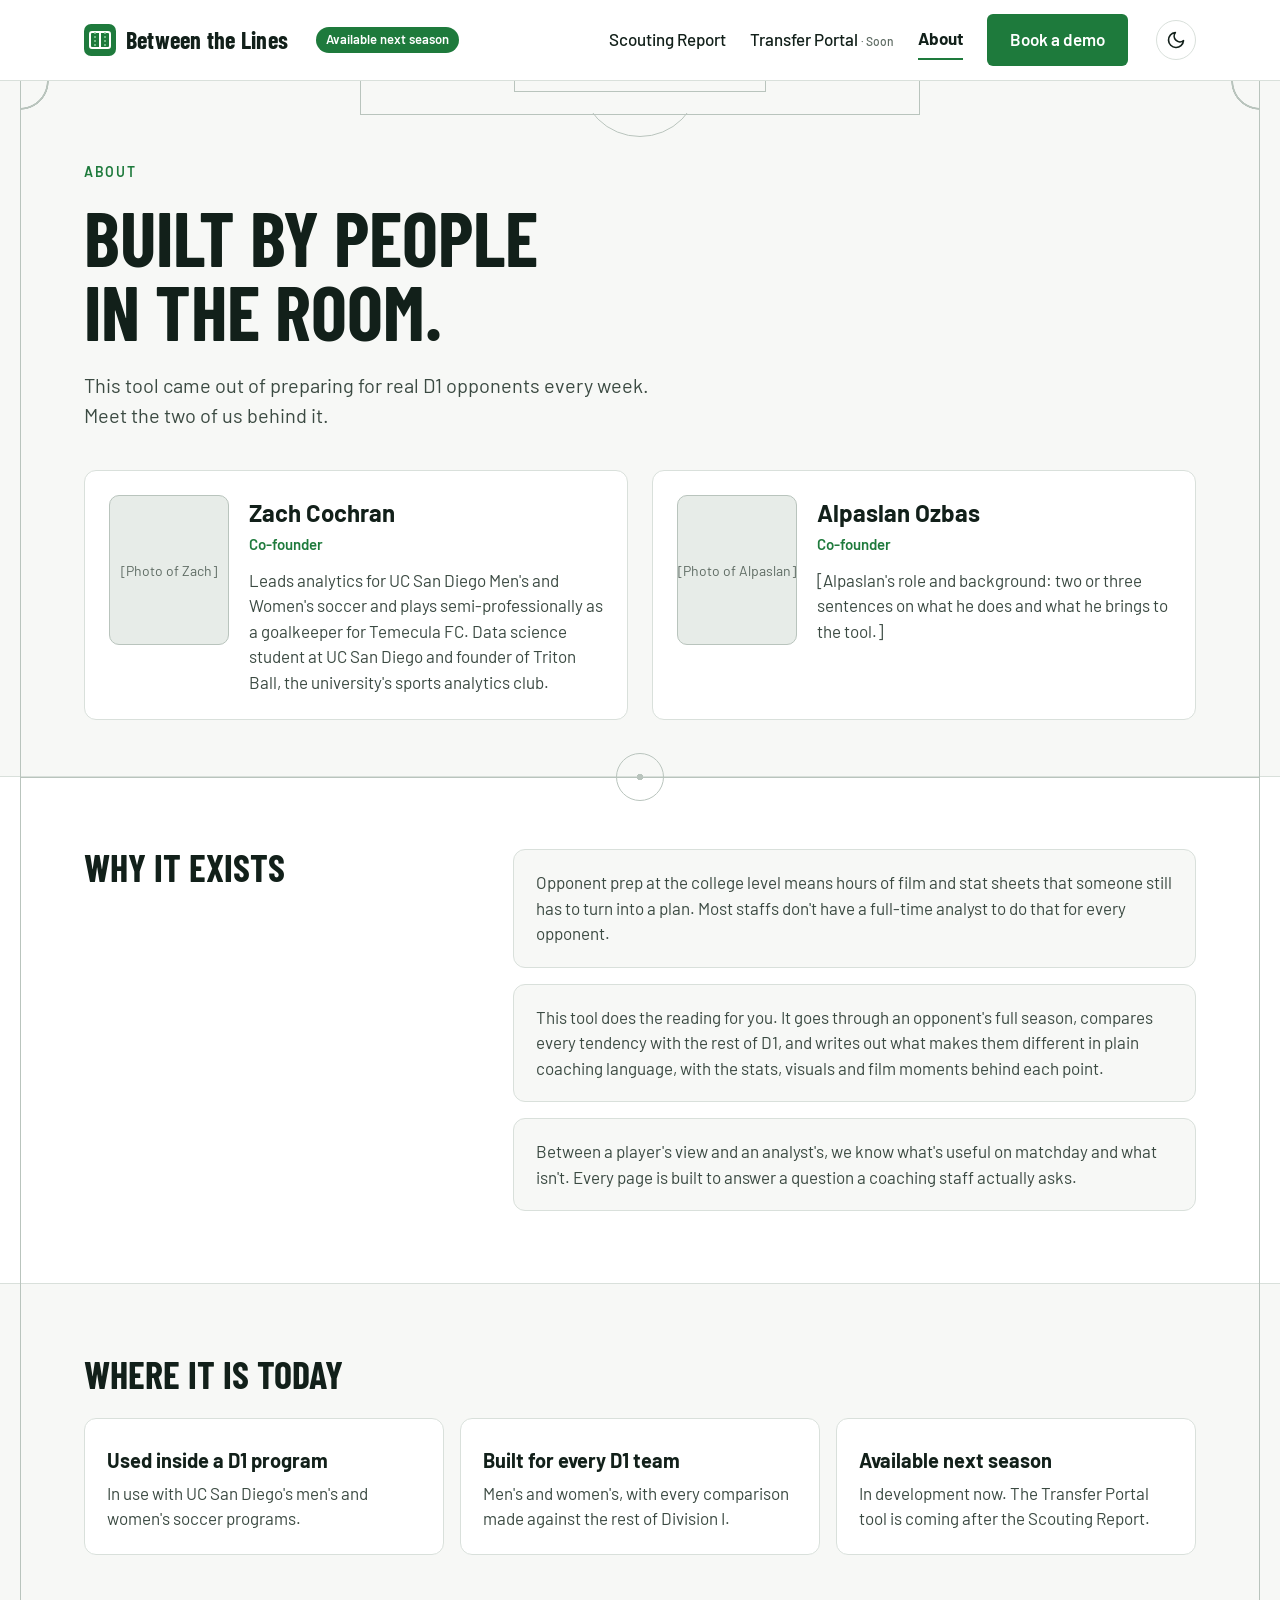
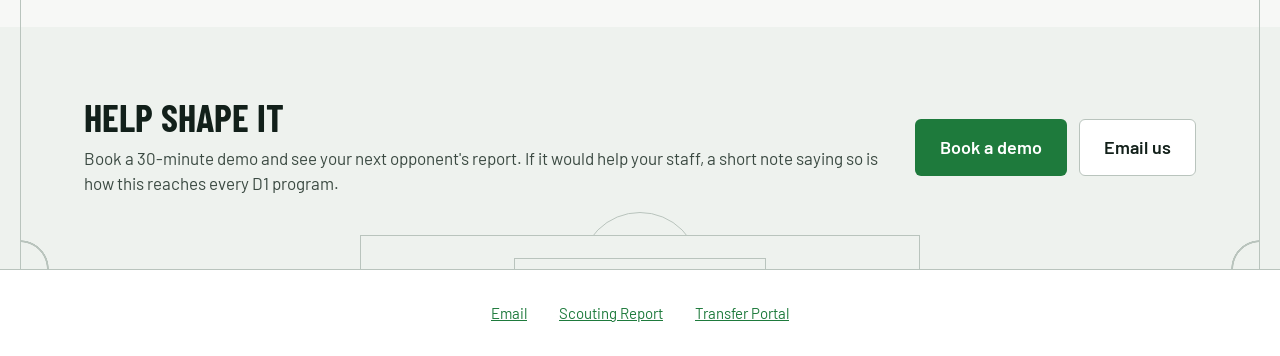
==== about.html @ 1d4f5395 "update about" ====
<!doctype html>
<html lang="en">
<head>
<meta charset="utf-8">
<meta name="viewport" content="width=device-width, initial-scale=1">
<title>About · Between the Lines</title>
<meta name="description" content="Built by people in the room: the team behind Between the Lines, opponent scouting for D1 soccer.">
<link rel="icon" href="assets/favicon.svg" type="image/svg+xml">
<link rel="preconnect" href="https://fonts.googleapis.com">
<link rel="preconnect" href="https://fonts.gstatic.com" crossorigin>
<link href="https://fonts.googleapis.com/css2?family=Barlow+Condensed:wght@600;700&family=Barlow:wght@400;500;600;700&display=swap" rel="stylesheet">
<script>
  // Pick the theme before the page draws: light, unless the visitor chose dark with the toggle.
  (function () {
    var saved = null;
    try { saved = localStorage.getItem("theme"); } catch (e) {}
    var dark = saved === "dark";
    document.documentElement.setAttribute("data-theme", dark ? "dark" : "light");
  })();
</script>
<link rel="stylesheet" href="css/styles.css">
<meta name="theme-color" content="#FFFFFF">
</head>
<body>
<a class="skip" href="#main">Skip to content</a>

<header class="site-header">
  <div class="wrap">
    <a class="logo" href="index.html" translate="no"><svg class="logo-mark" viewBox="0 0 32 32" aria-hidden="true"><rect width="32" height="32" rx="7" fill="#1E7A3C"/><rect x="6" y="8" width="20" height="16" rx="2" fill="none" stroke="#fff" stroke-width="2"/><line x1="16" y1="8" x2="16" y2="24" stroke="#fff" stroke-width="2"/><line class="mark-line" x1="11" y1="8" x2="11" y2="24" stroke="#8FD19E" stroke-width="1.5" stroke-dasharray="2 2"/><line class="mark-line" x1="21" y1="8" x2="21" y2="24" stroke="#8FD19E" stroke-width="1.5" stroke-dasharray="2 2"/></svg><span>Between the Lines</span></a>
    <span class="badge">Available next season</span>
    <nav class="site-nav" aria-label="Main">
      <a href="index.html#app">Scouting Report</a>
      <a href="transfer-portal.html">Transfer Portal <span class="soon">· Soon</span></a>
      <a href="about.html" aria-current="page">About</a>
      <a class="btn btn-primary" href="index.html#demo">Book a demo</a>
    </nav>
    <button class="theme-toggle" type="button" aria-label="Switch to dark mode">
      <svg class="icon-moon" viewBox="0 0 24 24" fill="none" stroke="currentColor" stroke-width="2" stroke-linecap="round" stroke-linejoin="round" aria-hidden="true"><path d="M21 12.8A9 9 0 1 1 11.2 3a7 7 0 0 0 9.8 9.8z"/></svg>
      <svg class="icon-sun" viewBox="0 0 24 24" fill="none" stroke="currentColor" stroke-width="2" stroke-linecap="round" aria-hidden="true"><circle cx="12" cy="12" r="4"/><path d="M12 2v2M12 20v2M4.9 4.9l1.4 1.4M17.7 17.7l1.4 1.4M2 12h2M20 12h2M4.9 19.1l1.4-1.4M17.7 6.3l1.4-1.4"/></svg>
    </button>
  </div>
</header>

<main id="main">
<section class="page-hero">
  <div class="pitch-mark box top" aria-hidden="true"><i class="ln"></i><i class="six"></i><i class="cap"></i></div>
  <div class="wrap">
    <p class="eyebrow">About</p>
    <h1 class="display">Built by people in the room.</h1>
    <p class="lead">This tool came out of preparing for real D1 opponents every week. Meet the two of us behind it.</p>
    <div class="people">
      <div class="person">
        <!-- To add a photo: put the image in assets/ and replace the text below with <img src="assets/zach.jpg" alt=""> -->
        <div class="photo">[Photo of Zach]</div>
        <div style="flex:1 1 200px;min-width:0">
          <h2>Zach Cochran</h2>
          <p class="role">Co-founder</p>
          <p>Leads analytics for UC San Diego Men's and Women's soccer and plays semi-professionally as a goalkeeper for Temecula FC. Data science student at UC San Diego and founder of Triton Ball, the university's sports analytics club.</p>
        </div>
      </div>
      <div class="person">
        <div class="photo">[Photo of Alpaslan]</div>
        <div style="flex:1 1 200px;min-width:0">
          <h2>Alpaslan Ozbas</h2>
          <p class="role">Co-founder</p>
          <p>[Alpaslan's role and background: two or three sentences on what he does and what he brings to the tool.]</p>
        </div>
      </div>
    </div>
  </div>
</section>

<section class="band white">
  <div class="pitch-mark centre" aria-hidden="true"><i class="ln"></i><i class="ring"></i></div>
  <div class="wrap split">
    <div style="flex:1 1 300px"><h2 class="display" style="margin:0">Why it exists</h2></div>
    <div style="flex:2 1 520px;display:flex;flex-direction:column;gap:16px" class="body-text why-bubbles">
      <p>Opponent prep at the college level means hours of film and stat sheets that someone still has to turn into a plan. Most staffs don't have a full-time analyst to do that for every opponent.</p>
      <p>This tool does the reading for you. It goes through an opponent's full season, compares every tendency with the rest of D1, and writes out what makes them different in plain coaching language, with the stats, visuals and film moments behind each point.</p>
      <p>Between a player's view and an analyst's, we know what's useful on matchday and what isn't. Every page is built to answer a question a coaching staff actually asks.</p>
    </div>
  </div>
</section>

<section class="band">
  <div class="wrap">
    <h2 class="display">Where it is today</h2>
    <div class="cards">
      <div class="card"><h3>Used inside a D1 program</h3><p>In use with UC San Diego's men's and women's soccer programs.</p></div>
      <div class="card"><h3>Built for every D1 team</h3><p>Men's and women's, with every comparison made against the rest of Division I.</p></div>
      <div class="card"><h3>Available next season</h3><p>In development now. The Transfer Portal tool is coming after the Scouting Report.</p></div>
    </div>
  </div>
</section>

<section class="band alt">
  <div class="wrap cta-row">
    <div style="flex:1 1 520px">
      <h2 class="display" style="margin-bottom:10px">Help shape it</h2>
      <p class="body-text">Book a 30-minute demo and see your next opponent's report. If it would help your staff, a short note saying so is how this reaches every D1 program.</p>
    </div>
    <div class="actions">
      <a class="btn btn-primary btn-lg" href="index.html#demo">Book a demo</a>
      <a class="btn btn-secondary btn-lg" style="background:var(--surface)" href="mailto:zcochran@ucsd.edu">Email us</a>
    </div>
  </div>
</section>
<div class="pitch-mark box bottom" aria-hidden="true"><i class="ln"></i><i class="six"></i><i class="cap"></i></div>
</main>

<footer class="site-footer">
  <div class="wrap">
    <a href="mailto:zcochran@ucsd.edu">Email</a>
    <a href="index.html">Scouting Report</a>
    <a href="transfer-portal.html">Transfer Portal</a>
  </div>
</footer>

<script src="js/main.js"></script>
</body>
</html>
---- css/styles.css ----
/* Between the Lines — Pitch Green theme */
:root {
  --bg: #F7F8F6;
  --surface: #FFFFFF;
  --surface-2: #EEF2EE;
  --pill: #E7ECE8;
  --ink: #12201A;
  --body: #3B4A42;
  --muted: #5E6B63;
  --line: #D9E0DB;
  --line-strong: #B9C4BD;
  --accent: #1E7A3C;
  --accent-hover: #155C2C;
  --highlight: #8FD19E;
  --pitch: #EAF1EB;
  --strength: #1E7A3C;
  --weakness: #B42318;
  --tendency: #475467;
  --warn: #D97706;
  --warn-ink: #A15C05;
  --link: #1E7A3C;
  --link-hover: #155C2C;
  --inverse: #12201A;
  --on-inverse: #FFFFFF;
  --on-inverse-sub: #C9D4CD;
  --on-inverse-body: #DCE4DE;
  --bar-strong: #C9D3CC;
  --chip-s: #E8F3EC;
  --chip-n: #EEF0F2;
  --tag-w-line: #E4B4AE;
  --tag-t-line: #C9CED6;
  --strength-ink: #1E7A3C;
  --weakness-ink: #B42318;
  --tendency-ink: #475467;
  --font-display: "Barlow Condensed", system-ui, sans-serif;
  --font-body: "Barlow", system-ui, sans-serif;
  --radius: 12px;
  --max: 1160px;
}

*, *::before, *::after { box-sizing: border-box; }
html { scroll-behavior: smooth; }
@media (prefers-reduced-motion: reduce) { html { scroll-behavior: auto; } }
body {
  margin: 0;
  background: var(--bg);
  color: var(--ink);
  font-family: var(--font-body);
  font-size: 17px;
  line-height: 1.5;
  touch-action: manipulation;
  -webkit-tap-highlight-color: rgba(30, 122, 60, .15);
}
[id] { scroll-margin-top: 16px; }
img, svg { max-width: 100%; }
a { color: var(--link); }
a:hover { color: var(--link-hover); }
:focus-visible { outline: 3px solid var(--accent); outline-offset: 2px; }
h1, h2, h3, h4, p { margin: 0; }
.wrap { max-width: var(--max); margin: 0 auto; padding: 0 24px; }
.display { font-family: var(--font-display); font-weight: 700; text-transform: uppercase; line-height: 0.98; text-wrap: balance; }
.eyebrow { font-weight: 600; color: var(--link); letter-spacing: 0.12em; text-transform: uppercase; font-size: 14px; }
.muted { color: var(--muted); }
.body-text { color: var(--body); }
.skip { position: absolute; left: -999px; top: 8px; background: var(--inverse); color: var(--on-inverse); padding: 8px 12px; border-radius: 6px; z-index: 100; }
.skip:focus { left: 8px; }

/* Buttons */
.btn { display: inline-flex; align-items: center; justify-content: center; min-height: 44px; padding: 12px 22px; border-radius: 6px; font: inherit; font-weight: 600; text-decoration: none; cursor: pointer; border: 1px solid transparent; transition: background-color .15s ease, border-color .15s ease, transform .1s ease; }
.btn:active { transform: translateY(1px) scale(.98); }
.btn:disabled { opacity: .6; cursor: progress; }
.btn-primary { background: var(--accent); color: #fff; }
.btn-primary:hover { background: var(--accent-hover); color: #fff; }
.btn-secondary { background: transparent; color: var(--ink); border-color: var(--line-strong); }
.btn-secondary:hover { border-color: var(--ink); color: var(--ink); }
.btn-lg { font-size: 18px; padding: 14px 24px; }

/* Header */
.site-header { background: var(--surface); border-bottom: 1px solid var(--line); }
.site-header .wrap { display: flex; flex-wrap: wrap; align-items: center; gap: 12px 28px; padding-top: 14px; padding-bottom: 14px; }
.logo { color: var(--ink); text-decoration: none; font-family: var(--font-display); font-weight: 700; font-size: 24px; letter-spacing: 0.01em; }
.logo:hover { color: var(--ink); }
.badge { font-size: 13px; font-weight: 600; color: #fff; background: var(--accent); border-radius: 999px; padding: 3px 10px; }
.site-nav { display: flex; flex-wrap: wrap; align-items: center; gap: 8px 24px; margin-left: auto; }
.site-nav a:not(.btn) { color: var(--ink); text-decoration: none; font-weight: 500; padding: 6px 0; }
.site-nav a[aria-current="page"] { font-weight: 700; border-bottom: 2px solid var(--accent); }
.soon { font-size: 12px; color: var(--muted); }

/* Hero */
.hero { padding: 80px 0 40px; text-align: center; }
.hero h1 { font-size: clamp(44px, 7vw, 92px); line-height: 0.96; max-width: 900px; margin: 16px auto 0; }
.hero .lead { margin: 22px auto 0; font-size: 20px; color: var(--body); max-width: 48ch; }
.qbanner { position: relative; max-width: 900px; margin: 40px auto 0; height: 220px; overflow: clip; background: var(--inverse); color: var(--on-inverse); border-radius: 16px; }
.qtrack { display: flex; flex-direction: column; animation: qwall 12s ease-in-out infinite; }
.qslide { height: 220px; padding: 24px 32px; display: flex; flex-direction: column; align-items: center; justify-content: center; }
.qslide .q { font-family: var(--font-display); font-weight: 700; font-size: clamp(30px, 4.6vw, 46px); line-height: 1.05; }
.qslide a { margin-top: 12px; font-weight: 600; color: var(--highlight); }
.qslide a:hover { color: #fff; }
@keyframes qwall { 0%,20% { transform: translateY(0); } 25%,45% { transform: translateY(-25%); } 50%,70% { transform: translateY(-50%); } 75%,95% { transform: translateY(-75%); } 100% { transform: translateY(0); } }
.qbanner:hover .qtrack, .qbanner:focus-within .qtrack { animation-play-state: paused; }
@media (prefers-reduced-motion: reduce) {
  .qbanner { height: auto; }
  .qtrack { animation: none; }
  .qslide { height: auto; padding: 16px 24px; }
}
.hero-ctas { display: flex; flex-wrap: wrap; gap: 12px; justify-content: center; margin-top: 32px; }
.hero .note { margin-top: 16px; font-size: 15px; color: var(--muted); }

.cred { padding: 24px 0; }
.cred .wrap { display: flex; flex-wrap: wrap; gap: 8px 32px; justify-content: center; font-weight: 600; color: var(--body); }
.cred .dot { color: var(--line-strong); }

/* App section */
.app { padding: 48px 0 80px; }
.app-head { text-align: center; margin-bottom: 24px; }
.app-head h2 { font-size: 44px; margin-top: 8px; }
.pills { display: flex; justify-content: center; }
.pill-list { display: inline-flex; flex-wrap: wrap; justify-content: center; gap: 4px; background: var(--pill); border-radius: 999px; padding: 4px; }
.pill { font: inherit; font-size: 16px; font-weight: 600; color: var(--ink); background: transparent; border: 0; border-radius: 999px; padding: 10px 22px; min-height: 44px; cursor: pointer; transition: background-color .15s ease, color .15s ease; }
.pill:hover { background: var(--surface); }
.pill[aria-selected="true"] { background: var(--inverse); color: var(--on-inverse); }
/* Sliding selector, added by script: press and drag across the tabs to pick one */
.pill-list.has-thumb { position: relative; touch-action: pan-y; user-select: none; -webkit-user-select: none; }
.pill-list.has-thumb .pill { position: relative; z-index: 1; }
.pill-list.has-thumb .pill[aria-selected="true"], .pill-list.has-thumb .pill[aria-selected="true"]:hover { background: transparent; }
.pill-thumb { position: absolute; top: 4px; bottom: 4px; left: 0; z-index: 0; border-radius: 999px; background: var(--inverse); pointer-events: none; scale: 1; }
.pill-thumb.is-ready { transition: transform .45s cubic-bezier(.34, 1.4, .64, 1), width .45s cubic-bezier(.34, 1.4, .64, 1), scale .3s cubic-bezier(.34, 1.4, .64, 1), background-color .2s ease, box-shadow .2s ease; }
.pill-thumb.is-dragging { transition: width .18s ease, scale .2s ease, background-color .2s ease, box-shadow .2s ease; scale: var(--sx, 1.12) var(--sy, 1.12); background: color-mix(in srgb, var(--surface) 40%, transparent); -webkit-backdrop-filter: blur(4px) saturate(1.8); backdrop-filter: blur(4px) saturate(1.8); box-shadow: inset 0 0 0 1px rgba(255, 255, 255, .55), inset 0 1px 1px rgba(255, 255, 255, .8), 0 8px 22px rgba(0, 0, 0, .18); }
.pill-list.is-dragging .pill { color: var(--ink); }
.pill-list.is-dragging .pill.is-under { color: var(--link); }
.pill-list.is-dragging .pill:hover { background: transparent; }
@media (prefers-reduced-motion: reduce) { .pill-thumb.is-ready, .pill-thumb.is-dragging { transition: none; } }
/* In dark mode the dark selected fill blends into the bar, so the selected tab turns pitch green */
:root[data-theme="dark"] .pill[aria-selected="true"] { background: var(--accent); color: #fff; }
:root[data-theme="dark"] .pill-thumb:not(.is-dragging) { background: var(--accent); }
:root[data-theme="dark"] .pill-list.has-thumb .pill[aria-selected="true"] { background: transparent; }
.tab-intro { margin: 18px auto 24px; text-align: center; color: var(--body); max-width: 62ch; }
.panel-card { background: var(--surface); border: 1px solid var(--line); border-radius: 16px; padding: 28px; }
.panel-cta { margin-top: 32px; border-top: 1px solid var(--line); padding-top: 24px; display: flex; flex-wrap: wrap; gap: 16px; align-items: center; justify-content: space-between; }
.panel-cta p { font-size: 19px; font-weight: 600; }
[role="tabpanel"][hidden] { display: none; }

/* Template blocks: mock on the left, numbered explanation on the right */
.template { display: flex; flex-wrap: wrap; gap: 28px; align-items: flex-start; }
.mock { flex: 1 1 440px; min-width: 0; background: var(--surface); border: 1px solid var(--line); border-radius: var(--radius); padding: 22px; }
.explain { flex: 1 1 300px; min-width: 0; margin: 0; padding: 0; list-style: none; display: flex; flex-direction: column; gap: 16px; }
.explain li { display: flex; gap: 12px; }
.explain strong { display: block; }
.explain p { color: var(--body); margin-top: 2px; }
.num { flex: 0 0 auto; width: 28px; height: 28px; border-radius: 50%; background: var(--accent); color: #fff; font-weight: 700; font-size: 15px; display: inline-flex; align-items: center; justify-content: center; }
.num.sm { width: 22px; height: 22px; font-size: 12px; }
.mock-label { display: flex; gap: 8px; align-items: center; font-size: 12px; font-weight: 700; letter-spacing: 0.1em; text-transform: uppercase; color: var(--muted); margin-bottom: 10px; }
.mock-title { display: flex; gap: 8px; align-items: center; }
.mock-title p { font-family: var(--font-display); font-weight: 700; font-size: 22px; text-transform: uppercase; }
.bar { height: 9px; background: var(--pill); border-radius: 4px; }
.bar + .bar { margin-top: 7px; }
.bar.dark { background: var(--bar-strong); height: 12px; }
.tag { display: inline-block; font-size: 12px; font-weight: 700; letter-spacing: 0.08em; text-transform: uppercase; color: #fff; border-radius: 4px; padding: 2px 8px; }
.tag-s { background: var(--strength); }
.tag-w { background: var(--weakness); }
.tag-t { background: var(--tendency); }
.tag-outline-w { color: var(--weakness-ink); background: transparent; border: 1px solid var(--tag-w-line); padding: 1px 7px; }
.tag-outline-t { color: var(--tendency-ink); background: transparent; border: 1px solid var(--tag-t-line); padding: 1px 7px; }
.chip { font-size: 13px; font-weight: 600; border-radius: 999px; padding: 3px 10px; background: var(--chip-s); color: var(--strength-ink); }
.chip.neutral { background: var(--chip-n); color: var(--tendency-ink); }
.two-col { display: grid; grid-template-columns: repeat(2, minmax(0, 1fr)); gap: 16px; }
.three-col { display: grid; grid-template-columns: repeat(3, minmax(0, 1fr)); gap: 8px; }
.film { aspect-ratio: 16 / 9; background: var(--inverse); color: var(--on-inverse); border-radius: 5px; display: flex; align-items: center; justify-content: center; }
.divider { margin-top: 18px; border-top: 1px solid var(--line); padding-top: 14px; }
.stat-bars > div + div { margin-top: 8px; }
.stat-bars .them { height: 10px; background: var(--accent); border-radius: 3px; }
.stat-bars .d1 { height: 10px; background: var(--line-strong); border-radius: 3px; margin-top: 3px; }

/* Overview mock */
.xi { background: var(--pitch); border-radius: 10px; padding: 16px 10px; margin-top: 12px; display: flex; flex-direction: column; gap: 10px; }
.xi-row { display: flex; justify-content: center; gap: 8px; flex-wrap: wrap; }
.slot { position: relative; width: 112px; background: var(--surface); border: 1px solid var(--line); border-radius: 6px; padding: 7px 9px; }
.slot b { font-size: 14px; }
.slot b span { color: var(--muted); }
.slot .bar { height: 6px; margin-top: 6px; }
.slot .bar + .bar { margin-top: 4px; }
.slot.toss { border-left: 4px solid var(--weakness); }
.slot.move { border-left: 4px solid var(--warn); }
.slot.focus { border: 2px solid var(--accent); }
.slot .flag { margin-top: 2px; font-size: 12px; font-weight: 600; }
.slot.toss .flag { color: var(--weakness-ink); }
.slot.move .flag { color: var(--warn-ink); }
.slot .num { position: absolute; top: -10px; right: -10px; }
/* Toss-up spot: a card that flips between the two players sharing it */
.slot.toss { background: none; border: 0; padding: 0; perspective: 500px; cursor: pointer; }
.slot.toss .num { z-index: 2; }
.toss .flip { display: grid; transform-style: preserve-3d; transition: transform .6s cubic-bezier(.3, 1.3, .5, 1); }
.toss .face { grid-area: 1 / 1; backface-visibility: hidden; -webkit-backface-visibility: hidden; background: var(--surface); border: 1px solid var(--line); border-left: 4px solid var(--weakness); border-radius: 6px; padding: 7px 9px; }
.toss .face.back { transform: rotateY(180deg); }
.slot.toss.is-flipped .flip { transform: rotateY(180deg); }
.slot.toss:hover .face { border-color: var(--line-strong); border-left-color: var(--weakness); }
@media (prefers-reduced-motion: reduce) { .toss .flip { transition: none; } }

.absence { display: flex; gap: 10px; align-items: center; margin-top: 12px; border: 1px solid var(--line); border-radius: 8px; padding: 10px 12px; }
.insight-mini { border: 1px solid var(--line); border-radius: 8px; padding: 10px; }
.insight-mini .tag { font-size: 10px; padding: 1px 6px; }
.insight-mini .bar { height: 7px; margin-top: 10px; background: var(--bar-strong); }
.insight-mini .bar + .bar { margin-top: 5px; }

/* Section list */
.sub-head { margin: 48px 0 8px; font-size: 24px; }
.sections { display: grid; grid-template-columns: repeat(auto-fit, minmax(240px, 1fr)); gap: 16px; margin-top: 20px; }
.section-card { background: var(--surface); border: 1px solid var(--line); border-radius: var(--radius); padding: 20px; }
.section-card h4 { font-family: var(--font-display); font-weight: 700; font-size: 24px; text-transform: uppercase; }
.section-card .sub { margin: 2px 0 14px; font-size: 14px; color: var(--muted); }
.section-card ul { margin: 0; padding: 0; list-style: none; display: flex; flex-direction: column; gap: 12px; }
.section-card li span { display: block; color: var(--body); font-size: 15px; }
.section-card.dark { background: var(--inverse); color: var(--on-inverse); border-color: var(--inverse); }
.section-card.dark .sub { color: var(--on-inverse-sub); }
.section-card.dark li span { color: var(--on-inverse-body); }
.section-card .flag { font-size: 12px; font-weight: 700; letter-spacing: 0.08em; text-transform: uppercase; color: var(--ink); background: var(--highlight); border-radius: 4px; padding: 2px 8px; }

/* Scout Chat demo */
.chat { max-width: 720px; margin: 0 auto; background: var(--surface); border: 1px solid var(--line); border-radius: var(--radius); overflow: hidden; }
.chat-top { display: flex; justify-content: space-between; align-items: center; gap: 8px; padding: 14px 20px; border-bottom: 1px solid var(--line); background: var(--bg); }
.chat-body { padding: 20px; display: flex; flex-direction: column; gap: 16px; min-height: 440px; }
.exchange { display: flex; flex-direction: column; gap: 16px; }
.bubble-q { align-self: flex-end; max-width: 80%; background: var(--inverse); color: var(--on-inverse); border-radius: 14px 14px 4px 14px; padding: 10px 14px; }
.typing { position: relative; display: inline-block; white-space: nowrap; vertical-align: bottom; }
.bubble-wait { align-self: flex-start; background: var(--surface-2); border-radius: 14px; padding: 10px 14px; color: var(--muted); font-size: 15px; }
.bubble-a { align-self: flex-start; max-width: 92%; background: var(--surface-2); border-radius: 14px 14px 14px 4px; padding: 14px 16px; }
.chat-chart { background: var(--surface); border-radius: 8px; padding: 12px 14px; margin-top: 12px; display: flex; flex-direction: column; gap: 8px; font-size: 14px; }
.chat-chart .row { display: flex; align-items: center; gap: 10px; }
.chat-chart strong { font-variant-numeric: tabular-nums; min-width: 2ch; text-align: right; }
.chat-chart .row span:first-child { width: var(--label, 78px); flex: 0 0 auto; }
.chat-chart .track { flex: 1; }
.chat-chart .fill { height: 14px; background: var(--accent); border-radius: 3px; transform-origin: left center; }
.chat-chart .fill.muted-fill { background: var(--line-strong); }
/* Pitch map beside each answer's chart. Each kind of event keeps one colour and one shape,
   on the pitch and on its bar, so it never relies on colour alone. */
:root { --cat-1: #1E7A3C; --cat-2: #2A78D6; --cat-3: #D55181; }
.chat-viz { display: flex; flex-wrap: wrap; gap: 12px; margin-top: 12px; }
.chat-viz .chat-chart { flex: 1 1 240px; margin-top: 0; }
.chat-viz .chat-chart .row span:first-child { width: calc(var(--label, 78px) + 15px); }
.mini-pitch { flex: 1 1 220px; max-width: 280px; margin: 0; background: var(--surface); border-radius: 8px; padding: 10px; }
.mini-pitch svg { display: block; width: 100%; height: auto; }
.mini-pitch .turf { fill: var(--pitch); }
.mini-pitch .lines { fill: none; stroke: var(--line-strong); stroke-width: .5; }
.mini-pitch figcaption { margin-top: 6px; font-size: 12px; color: var(--muted); }
.mini-pitch figcaption span { white-space: nowrap; }
.dot { stroke: var(--pitch); stroke-width: .6; }
.dot.c1 { fill: var(--cat-1); }
.dot.c2 { fill: var(--cat-2); }
.dot.c3 { fill: var(--cat-3); }
.chat-chart .fill.c1 { background: var(--cat-1); }
.chat-chart .fill.c2 { background: var(--cat-2); }
.chat-chart .fill.c3 { background: var(--cat-3); }
.key { display: inline-block; width: 8px; height: 8px; margin-right: 7px; vertical-align: .05em; }
.key.c1 { background: var(--cat-1); border-radius: 50%; }
.key.c2 { background: var(--cat-2); border-radius: 1px; }
.key.c3 { background: var(--cat-3); transform: rotate(45deg) scale(.9); }
.key.ln { width: 14px; height: 0; background: none; border-radius: 0; transform: none; border-top: 2px solid; vertical-align: .3em; }
.key.ln.c1 { border-color: var(--cat-1); }
.key.ln.c2 { border-color: var(--cat-2); }
.key.ln.c3 { border-color: var(--cat-3); }
.key.ln.dashed { border-top-style: dashed; }
.key.ln.dotted { border-top-style: dotted; }
.arrow.c1 { color: var(--cat-1); }
.arrow.c2 { color: var(--cat-2); }
.arrow.c3 { color: var(--cat-3); }
.arrow .shaft { fill: none; stroke: currentColor; stroke-width: .42; stroke-linecap: round; opacity: .9; }
.arrow .shaft.dashed { stroke-dasharray: 1.4 1; stroke-linecap: butt; }
.arrow .shaft.dotted { stroke-dasharray: .01 1; stroke-width: .6; }
.arrow .head { fill: currentColor; }
/* Played as a loop by the script, one question at a time; without it the questions are listed. */
.chat:not(.is-live) .bubble-wait { display: none; }
.chat.is-live .exchange:not(.is-on) { display: none; }
.chat.is-live .bubble-q { animation: chatQ 14s ease-out infinite; }
.chat.is-live .typing::after { content: ""; position: absolute; inset: 0 -2px; background: var(--inverse); transform-origin: right center; animation: chatType 14s steps(var(--n, 28)) infinite; }
.chat.is-live .bubble-wait { animation: chatDots 14s linear infinite; }
.chat.is-live .bubble-a { animation: chatA 14s ease-out infinite; }
.chat.is-live .chat-chart .fill { animation: chatBar 14s ease-out infinite; }
.chat.is-live .dot { transform-box: fill-box; transform-origin: center; animation: dotIn 14s ease-out infinite both; animation-delay: var(--d, 0ms); }
.chat.is-live .arrow { transform-box: view-box; animation: arrowIn 14s ease-out infinite both; animation-delay: var(--d, 0ms); }
@keyframes arrowIn { 0%,40% { opacity: 0; transform: scale(0); } 40.2% { opacity: 1; } 42.5%,100% { opacity: 1; transform: scale(1); } }
@keyframes dotIn { 0%,40% { opacity: 0; transform: scale(0); } 41.5% { opacity: 1; transform: scale(1.5); } 43%,100% { opacity: 1; transform: scale(1); } }
@keyframes chatQ { 0%,4% { opacity: 0; transform: translateY(8px); } 8%,92% { opacity: 1; transform: none; } 100% { opacity: 0; } }
@keyframes chatType { 0%,4% { transform: scaleX(1); } 12%,100% { transform: scaleX(0); } }
@keyframes chatDots { 0%,12% { opacity: 0; } 16%,30% { opacity: 1; } 34%,100% { opacity: 0; } }
@keyframes chatA { 0%,32% { opacity: 0; transform: translateY(8px); } 38%,92% { opacity: 1; transform: none; } 100% { opacity: 0; } }
@keyframes chatBar { 0%,40% { transform: scaleX(0); } 52%,100% { transform: scaleX(1); } }
@media (prefers-reduced-motion: reduce) {
  .bubble-q, .typing::after, .bubble-a, .chat-chart .fill { animation: none; }
  .typing::after { display: none; }
  .bubble-wait { display: none; }
}

/* Demo + footer */
.demo { background: var(--surface-2); padding: 80px 0; }

/* Pitch markings, fitted into the existing spacing. Each page is a pitch from top to bottom:
   the header line and the footer line are the goal lines, with a penalty box on each,
   touchlines down both sides, and a halfway line with the centre circle in between. */
:root { --touch: max(10px, calc((100% - var(--max)) / 2 - 40px)); } /* distance of each touchline from the page edge */
.hero, .page-hero, .app, .demo, .band { position: relative; }
.pitch-mark { position: absolute; left: 50%; z-index: 1; transform: translateX(-50%); color: var(--line-strong); pointer-events: none; }
.pitch-mark i { position: absolute; display: block; }
.pitch-mark.centre { top: -24px; width: calc(100% - 2 * var(--touch)); height: 48px; } /* touchline to touchline */
.app > .pitch-mark.centre { top: -12px; } /* centred in the gap between the background line and "Inside the app" */
.pitch-mark.centre .ln { left: 0; right: 0; top: 50%; margin-top: -.75px; border-top: 1.5px solid; }
.pitch-mark.centre .ring { left: 50%; top: 0; width: 48px; height: 48px; margin-left: -24px; border: 1.5px solid; border-radius: 50%; background: radial-gradient(circle, currentColor 0 3px, transparent 3.5px); }
/* Penalty boxes: sides meet the goal line, with the six-yard box inside and the D outside */
.pitch-mark.box { --deep: 34px; --cap: 24px; --capw: 120px; width: min(560px, calc(100% - 2 * var(--touch) - 48px)); height: var(--deep); }
.pitch-mark.box.top { top: 0; }
.pitch-mark.box.bottom { top: auto; bottom: 0; }
.pitch-mark.box .ln { inset: 0; border: 1.5px solid; }
.pitch-mark.box .six { left: 50%; width: 45%; height: 33%; margin-left: -22.5%; border: 1.5px solid; }
.pitch-mark.box .cap { left: 50%; width: var(--capw); height: var(--cap); margin-left: calc(var(--capw) / -2); overflow: hidden; }
.pitch-mark.box .cap::before { content: ""; position: absolute; left: 0; width: var(--capw); height: var(--capw); border: 1.5px solid; border-radius: 50%; }
.pitch-mark.box.top .ln { border-top: 0; }
.pitch-mark.box.top .six { top: 0; border-top: 0; }
.pitch-mark.box.top .cap { top: 100%; margin-top: -1.5px; transform-origin: top center; }
.pitch-mark.box.top .cap::before { bottom: 0; }
.pitch-mark.box.bottom .ln { border-bottom: 0; }
.pitch-mark.box.bottom .six { bottom: 0; border-bottom: 0; }
.pitch-mark.box.bottom .cap { bottom: 100%; margin-bottom: -1.5px; transform-origin: bottom center; }
.pitch-mark.box.bottom .cap::before { top: 0; }
@media (max-width: 640px) {
  .pitch-mark.box { --deep: 24px; --cap: 18px; --capw: 100px; }
  /* Phones: no touchlines or corner arcs (too close to the content); halfway lines run edge to edge */
  :root { --touch: 0px; }
  main::before, main::after { display: none; }
}
/* Drawn in as they scroll into view (the script adds .marks; without it they simply show) */
.marks .pitch-mark .ln, .marks .pitch-mark .six { transform: scaleX(0); transition: transform 1.1s cubic-bezier(.2, .7, .2, 1); }
.marks .pitch-mark .ring, .marks .pitch-mark .cap { opacity: 0; transform: scale(.5); transition: opacity .5s ease .45s, transform .8s cubic-bezier(.3, 1.4, .5, 1) .45s; }
.marks .pitch-mark.is-drawn .ln, .marks .pitch-mark.is-drawn .six, .marks .pitch-mark.is-drawn .ring, .marks .pitch-mark.is-drawn .cap { opacity: 1; transform: none; }
/* Touchlines down both sides, so the header line and the footer line become the two goal lines;
   corner arcs where they meet. */
main { position: relative; }
main::before, main::after { content: ""; position: absolute; top: 0; bottom: 0; left: var(--touch); right: var(--touch); z-index: 1; pointer-events: none; color: var(--line-strong); }
main::before { border-left: 1.5px solid; border-right: 1.5px solid; }
main::after {
  --arc: transparent 26.5px, currentColor 27px 28.5px, transparent 29px;
  background:
    radial-gradient(circle at 0 0, var(--arc)) left top / 30px 30px no-repeat,
    radial-gradient(circle at 100% 0, var(--arc)) right top / 30px 30px no-repeat,
    radial-gradient(circle at 0 100%, var(--arc)) left bottom / 30px 30px no-repeat,
    radial-gradient(circle at 100% 100%, var(--arc)) right bottom / 30px 30px no-repeat;
}
.demo-card { max-width: 760px; margin: 0 auto; background: var(--surface); border: 1px solid var(--line); border-radius: var(--radius); padding: 32px; }
.demo-card h2 { font-size: 28px; }
.demo-card p { margin: 8px 0 24px; color: var(--body); }
.calendly-box { min-height: 260px; border: 1px dashed var(--line-strong); border-radius: 8px; display: flex; flex-direction: column; align-items: center; justify-content: center; gap: 14px; color: var(--muted); padding: 24px; text-align: center; }
.calendly-inline-widget { position: relative; min-width: 300px; height: 700px; background: var(--surface-2); border-radius: 8px; }
.calendly-inline-widget::before { content: "Loading the booking calendar…"; position: absolute; inset: 0; display: flex; align-items: center; justify-content: center; color: var(--muted); }
.calendly-inline-widget iframe { position: relative; z-index: 1; }
.site-footer { border-top: 1.5px solid var(--line-strong); padding: 32px 0; background: var(--surface); }
.site-footer .wrap { display: flex; flex-wrap: wrap; justify-content: center; gap: 12px 32px; color: var(--muted); font-size: 15px; }

/* Inner pages */
.page-hero { padding: 80px 0 56px; }
.page-hero h1 { font-size: clamp(44px, 6vw, 76px); margin-top: 18px; max-width: 18ch; }
.page-hero h1.wide { max-width: none; }
.page-hero .lead { margin-top: 22px; font-size: 20px; color: var(--body); max-width: 52ch; }
.band { padding: 72px 0; }
.band.alt { background: var(--surface-2); }
.band.white { background: var(--surface); border-top: 1px solid var(--line); border-bottom: 1px solid var(--line); }
.band h2 { font-size: 38px; margin-bottom: 24px; }
.cards { display: grid; grid-template-columns: repeat(auto-fit, minmax(280px, 1fr)); gap: 16px; }
.card { background: var(--surface); border: 1px solid var(--line); border-radius: var(--radius); padding: 22px; }
.card .big-num { font-family: var(--font-display); font-weight: 700; font-size: 28px; color: var(--link); }
.card h3 { font-size: 20px; margin: 4px 0 6px; }
.card p { color: var(--body); }
.steps { margin: 0; padding: 0; list-style: none; display: grid; grid-template-columns: repeat(auto-fit, minmax(240px, 1fr)); gap: 24px; }
.steps li { display: flex; gap: 14px; }
.steps .step-n { font-family: var(--font-display); font-weight: 700; font-size: 44px; color: var(--link); line-height: 1; }
.split { display: flex; flex-wrap: wrap; gap: 48px; }
.split > * { flex: 1 1 380px; min-width: 0; }
.form { background: var(--surface); border: 1px solid var(--line); border-radius: var(--radius); padding: 28px; display: grid; grid-template-columns: repeat(auto-fit, minmax(200px, 1fr)); gap: 14px; }
.form label { display: flex; flex-direction: column; gap: 6px; font-size: 14px; font-weight: 600; }
.form input[type="text"], .form input[type="email"], .form textarea { border: 1px solid var(--line-strong); border-radius: 6px; padding: 11px; font: inherit; font-weight: 400; min-height: 44px; background: var(--surface); color: var(--ink); }
.form .full { grid-column: 1 / -1; }
.form fieldset { border: 0; padding: 0; margin: 0; display: flex; flex-wrap: wrap; gap: 16px; font-size: 15px; }
.form legend { font-size: 14px; font-weight: 600; margin-bottom: 6px; }
.form fieldset label { flex-direction: row; align-items: center; gap: 8px; font-weight: 400; }
.form-status { grid-column: 1 / -1; font-weight: 600; color: var(--link); }
.people { display: grid; grid-template-columns: repeat(auto-fit, minmax(300px, 1fr)); gap: 24px; margin-top: 40px; }
.person { background: var(--surface); border: 1px solid var(--line); border-radius: var(--radius); padding: 24px; display: flex; flex-wrap: wrap; gap: 20px; align-items: flex-start; }
.photo { flex: 0 0 120px; aspect-ratio: 4 / 5; background: var(--pill); border: 1px solid var(--line-strong); border-radius: 10px; display: flex; align-items: center; justify-content: center; color: var(--muted); font-size: 14px; text-align: center; overflow: hidden; }
.photo img { width: 100%; height: 100%; object-fit: cover; }
.person h2 { font-size: 24px; margin: 0; font-family: var(--font-body); text-transform: none; }
.person .role { margin: 2px 0 12px; font-size: 15px; font-weight: 600; color: var(--link); }
.person p { color: var(--body); }
.cta-row { display: flex; flex-wrap: wrap; gap: 24px 32px; align-items: center; justify-content: space-between; }
.cta-row .actions { display: flex; flex-wrap: wrap; gap: 12px; }

@media (max-width: 640px) {
  .site-nav { margin-left: 0; width: 100%; }
  .site-nav .btn { display: none; } /* the hero and each page have their own Book a demo */
  .site-nav { gap: 4px 18px; font-size: 15px; }
  .site-header .wrap { gap: 6px 18px; }
  .hero h1 { font-size: 9vw; }
  .hero { padding-top: 56px; }
  .panel-card, .mock { padding: 18px; }
  .pill { padding: 10px 11px; font-size: 14px; }
  .pill-list { flex-wrap: nowrap; gap: 2px; }
  .two-col { grid-template-columns: 1fr; }
  .slot { width: 92px; padding: 6px 7px; }
  .slot b { font-size: 13px; }
  .app-head h2 { font-size: 34px; }
  .typing { white-space: normal; }
  .typing::after { display: none; }
  .chat-top { flex-direction: column; }
}

/* Transfer Portal: sample shortlist beside the intro */
.page-hero .wrap + .hero-split { margin-top: 28px; }
.hero-split { display: flex; flex-wrap: wrap; gap: 40px 56px; align-items: flex-start; }
.hero-split > .hero-text { flex: 1 1 420px; min-width: 0; }
.hero-split > .hero-text .lead { margin-top: 0; }
.hero-split > .mock { flex: 1 1 420px; }
.mock-meta { margin-left: auto; font-size: 13px; color: var(--muted); }
.finding-meta { margin-top: 4px; font-size: 13px; color: var(--muted); }
.shortlist { margin: 16px 0 0; padding: 0; list-style: none; display: flex; flex-direction: column; gap: 8px; }
.shortlist li { background: var(--surface-2); border-radius: 8px; padding: 12px 14px; transition: transform .2s ease; }
.shortlist li:hover { transform: translateX(4px); }
.shortlist li.top { background: var(--pitch); border-left: 4px solid var(--accent); }
:root:not([data-theme="dark"]) .shortlist .chip { background: var(--surface); }
.sl-head { display: flex; flex-wrap: wrap; align-items: center; gap: 6px 10px; font-size: 15px; }
.sl-head .fit { margin-left: auto; font-weight: 700; color: var(--link); font-variant-numeric: tabular-nums; }
.sl-bars { display: grid; grid-template-columns: auto 1fr auto; gap: 6px 10px; align-items: center; margin-top: 12px; font-size: 13px; }
.sl-bars .track { height: 8px; background: var(--surface); border-radius: 3px; overflow: hidden; }
.sl-bars .track div { height: 100%; background: var(--accent); }
.sl-bars i { font-style: normal; font-weight: 600; font-variant-numeric: tabular-nums; }
@media (max-width: 640px) { .mock-meta { margin-left: 0; width: 100%; } }

/* About: "Why it exists" paragraphs as separate bubbles */
.why-bubbles p { background: var(--bg); border: 1px solid var(--line); border-radius: var(--radius); padding: 20px 22px; }

/* Interactive layer: added by script, so the page reads the same without it */
.split-word { display: inline-block; opacity: 0; transform: translateY(.35em); animation: wordIn .7s cubic-bezier(.2, .7, .2, 1) forwards; animation-delay: calc(var(--w) * 70ms + 80ms); }
@keyframes wordIn { to { opacity: 1; transform: none; } }
:root .reveal { opacity: 0; transform: translateY(20px); transition: opacity .6s cubic-bezier(.2, .7, .2, 1), transform .6s cubic-bezier(.2, .7, .2, 1); transition-delay: calc(var(--i, 0) * 70ms); }
:root .reveal.is-in { opacity: 1; transform: none; }
[role="tabpanel"].panel-in { animation: panelIn .35s cubic-bezier(.2, .7, .2, 1); }
@keyframes panelIn { from { opacity: 0; transform: translateY(8px); } to { opacity: 1; transform: none; } }
.section-card, .card, .person, .why-bubbles p { transition: transform .2s ease, border-color .2s ease; }
.section-card:hover, .card:hover, .person:hover, .why-bubbles p:hover { transform: translateY(-3px); border-color: var(--line-strong); }
.section-card.dark:hover { border-color: var(--ink); }
@media (prefers-reduced-motion: reduce) {
  .split-word { opacity: 1; transform: none; animation: none; }
  :root .reveal { opacity: 1; transform: none; transition: none; }
  [role="tabpanel"].panel-in { animation: none; }
  .section-card:hover, .card:hover, .person:hover, .why-bubbles p:hover, .shortlist li:hover { transform: none; }
}

/* Dark theme: chosen from the system setting on first visit, then by the toggle */
:root { color-scheme: light; }
:root[data-theme="dark"] {
  color-scheme: dark;
  --bg: #0D1511;
  --surface: #15201A;
  --surface-2: #1A2820;
  --pill: #223129;
  --ink: #E6EEE8;
  --body: #B8C6BD;
  --muted: #8FA095;
  --line: #26362D;
  --line-strong: #3B5044;
  --accent-hover: #26924A;
  --pitch: #18281F;
  --link: #8FD19E;
  --link-hover: #B5E5C0;
  --inverse: #22382B;
  --cat-1: #2F8A4C;
  --cat-2: #3987E5;
  --on-inverse: #F2F6F3;
  --on-inverse-sub: #B9C9BF;
  --on-inverse-body: #D3DED7;
  --bar-strong: #33463B;
  --chip-s: #1D3A27;
  --chip-n: #26303A;
  --tag-w-line: #7A3029;
  --tag-t-line: #46536A;
  --strength-ink: #6CCB8A;
  --weakness-ink: #F38A80;
  --tendency-ink: #A9B4C4;
  --warn-ink: #F0A43A;
}
/* The drawings in the mock-ups use fixed colours; map them onto the theme */
:root[data-theme="dark"] svg [fill="#EAF1EB"] { fill: var(--pitch); }
:root[data-theme="dark"] svg [fill="#B9C4BD"] { fill: var(--line-strong); }
:root[data-theme="dark"] svg [stroke="#B9C4BD"] { stroke: var(--line-strong); }
:root[data-theme="dark"] svg [fill="#fff"] { fill: var(--surface); }
:root[data-theme="dark"] svg [stroke="#5E6B63"] { stroke: var(--muted); }
/* Smooth colour change only while switching, so nothing else animates colours */
.theme-switching, .theme-switching * { transition: background-color .3s ease, color .3s ease, border-color .3s ease, fill .3s ease, stroke .3s ease !important; }

/* Theme toggle, top right */
.theme-toggle { flex: 0 0 auto; width: 40px; height: 40px; border-radius: 50%; border: 1px solid var(--line); background: var(--surface); color: var(--ink); cursor: pointer; display: inline-flex; align-items: center; justify-content: center; transition: background-color .15s ease, border-color .15s ease, transform .1s ease; }
.theme-toggle:hover { border-color: var(--line-strong); background: var(--surface-2); }
.theme-toggle:active { transform: scale(.94); }
.theme-toggle svg { width: 20px; height: 20px; transition: transform .45s cubic-bezier(.2, .7, .2, 1), opacity .3s ease; }
.theme-toggle .icon-sun { position: absolute; opacity: 0; transform: rotate(-90deg) scale(.6); }
.theme-toggle .icon-moon { opacity: 1; transform: none; }
:root[data-theme="dark"] .theme-toggle .icon-sun { opacity: 1; transform: none; }
:root[data-theme="dark"] .theme-toggle .icon-moon { opacity: 0; transform: rotate(90deg) scale(.6); }
.theme-toggle { position: relative; }
/* Tablets: the header wraps to two rows, so the toggle joins the logo on the top row and the
   menu ends on the page margin, as it did before the toggle was added. */
@media (min-width: 641px) and (max-width: 1045px) {
  .theme-toggle { order: 2; margin-left: auto; }
  .site-nav { order: 3; width: 100%; justify-content: flex-end; }
}

/* Logo mark beside the wordmark */
.logo { display: inline-flex; align-items: center; gap: 10px; }
.logo-mark { width: 32px; height: 32px; flex: 0 0 auto; display: block; }
/* Hover: the two dashed lines make runs in opposite directions */
.logo:hover .mark-line, .logo:focus-visible .mark-line { animation: markRun .45s linear infinite; }
.logo:hover .mark-line ~ .mark-line, .logo:focus-visible .mark-line ~ .mark-line { animation-direction: reverse; }
@keyframes markRun { to { stroke-dashoffset: -4; } }
@media (prefers-reduced-motion: reduce) { .logo .mark-line { animation: none !important; } }

@media (max-width: 640px) {
  /* Row 1: logo, "Available next season", toggle. Row 2: the menu. */
  .wrap { padding: 0 16px; }
  .site-header .wrap { gap: 8px 10px; }
  .logo { font-size: 20px; gap: 8px; }
  .logo-mark { width: 24px; height: 24px; }
  .badge { font-size: 12px; padding: 3px 8px; }
  .theme-toggle { order: 2; margin-left: auto; width: 36px; height: 36px; }
  .site-nav { order: 3; width: 100%; }
}
@media (prefers-reduced-motion: reduce) {
  .theme-toggle svg { transition: none; }
}
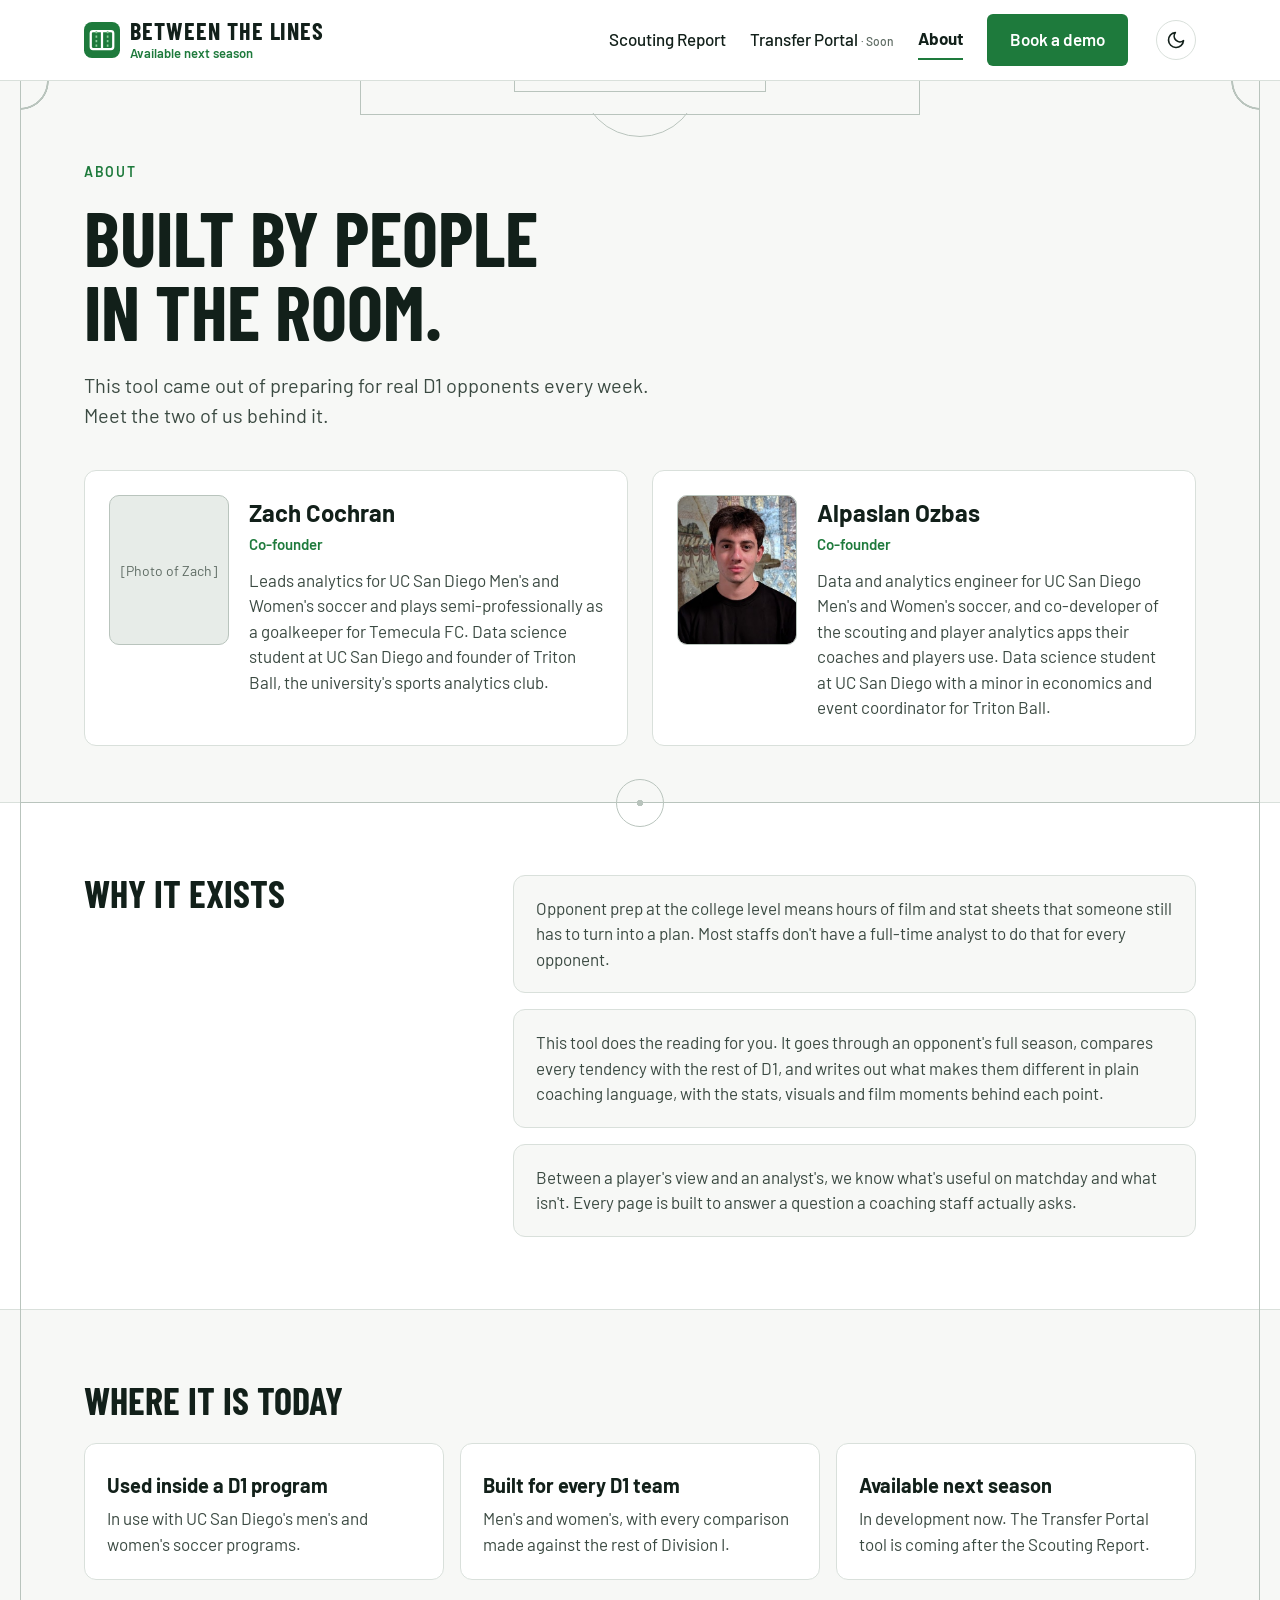
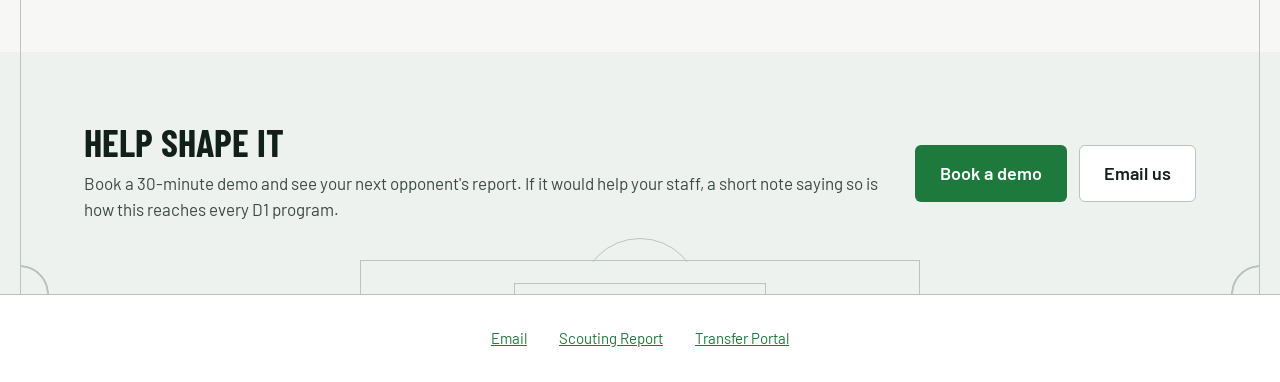
==== commit 5ea8710c: "Add Alpaslan's photo and bio, update header and Transfer Portal label" ====
--- a/about.html
+++ b/about.html
@@ -18,7 +18,7 @@
     document.documentElement.setAttribute("data-theme", dark ? "dark" : "light");
   })();
 </script>
-<link rel="stylesheet" href="css/styles.css">
+<link rel="stylesheet" href="css/styles.css?v=2">
 <meta name="theme-color" content="#FFFFFF">
 </head>
 <body>
@@ -26,8 +26,7 @@
 
 <header class="site-header">
   <div class="wrap">
-    <a class="logo" href="index.html" translate="no"><svg class="logo-mark" viewBox="0 0 32 32" aria-hidden="true"><rect width="32" height="32" rx="7" fill="#1E7A3C"/><rect x="6" y="8" width="20" height="16" rx="2" fill="none" stroke="#fff" stroke-width="2"/><line x1="16" y1="8" x2="16" y2="24" stroke="#fff" stroke-width="2"/><line class="mark-line" x1="11" y1="8" x2="11" y2="24" stroke="#8FD19E" stroke-width="1.5" stroke-dasharray="2 2"/><line class="mark-line" x1="21" y1="8" x2="21" y2="24" stroke="#8FD19E" stroke-width="1.5" stroke-dasharray="2 2"/></svg><span>Between the Lines</span></a>
-    <span class="badge">Available next season</span>
+    <a class="logo" href="index.html" translate="no"><svg class="logo-mark" viewBox="0 0 32 32" aria-hidden="true"><rect width="32" height="32" rx="7" fill="#1E7A3C"/><rect x="6" y="8" width="20" height="16" rx="2" fill="none" stroke="#fff" stroke-width="2"/><line x1="16" y1="8" x2="16" y2="24" stroke="#fff" stroke-width="2"/><line class="mark-line" x1="11" y1="8" x2="11" y2="24" stroke="#8FD19E" stroke-width="1.5" stroke-dasharray="2 2"/><line class="mark-line" x1="21" y1="8" x2="21" y2="24" stroke="#8FD19E" stroke-width="1.5" stroke-dasharray="2 2"/></svg><span class="logo-text"><span>Between the Lines</span><span class="logo-status">Available next season</span></span></a>
     <nav class="site-nav" aria-label="Main">
       <a href="index.html#app">Scouting Report</a>
       <a href="transfer-portal.html">Transfer Portal <span class="soon">· Soon</span></a>
@@ -59,11 +58,11 @@
         </div>
       </div>
       <div class="person">
-        <div class="photo">[Photo of Alpaslan]</div>
+        <div class="photo"><img src="assets/alpaslan.jpg" alt=""></div>
         <div style="flex:1 1 200px;min-width:0">
           <h2>Alpaslan Ozbas</h2>
           <p class="role">Co-founder</p>
-          <p>[Alpaslan's role and background: two or three sentences on what he does and what he brings to the tool.]</p>
+          <p>Data and analytics engineer for UC San Diego Men's and Women's soccer, and co-developer of the scouting and player analytics apps their coaches and players use. Data science student at UC San Diego with a minor in economics and event coordinator for Triton Ball.</p>
         </div>
       </div>
     </div>
@@ -116,6 +115,6 @@
   </div>
 </footer>
 
-<script src="js/main.js"></script>
+<script src="js/main.js?v=2"></script>
 </body>
 </html>
--- a/css/styles.css
+++ b/css/styles.css
@@ -381,7 +381,7 @@
 .form fieldset label { flex-direction: row; align-items: center; gap: 8px; font-weight: 400; }
 .form-status { grid-column: 1 / -1; font-weight: 600; color: var(--link); }
 .people { display: grid; grid-template-columns: repeat(auto-fit, minmax(300px, 1fr)); gap: 24px; margin-top: 40px; }
-.person { background: var(--surface); border: 1px solid var(--line); border-radius: var(--radius); padding: 24px; display: flex; flex-wrap: wrap; gap: 20px; align-items: flex-start; }
+.person { background: var(--surface); border: 1px solid var(--line); border-radius: var(--radius); padding: 24px; display: flex; flex-wrap: wrap; gap: 20px; align-items: flex-start; align-content: flex-start; }
 .photo { flex: 0 0 120px; aspect-ratio: 4 / 5; background: var(--pill); border: 1px solid var(--line-strong); border-radius: 10px; display: flex; align-items: center; justify-content: center; color: var(--muted); font-size: 14px; text-align: center; overflow: hidden; }
 .photo img { width: 100%; height: 100%; object-fit: cover; }
 .person h2 { font-size: 24px; margin: 0; font-family: var(--font-body); text-transform: none; }
@@ -531,3 +531,16 @@
 @media (prefers-reduced-motion: reduce) {
   .theme-toggle svg { transition: none; }
 }
+
+/* Wordmark in capitals like the headlines, with "Available next season" set under it */
+.logo { text-transform: uppercase; letter-spacing: 0.04em; }
+.logo-text { display: flex; flex-direction: column; line-height: 1; }
+.logo-status { font-family: var(--font-body); text-transform: none; letter-spacing: 0; font-size: 13px; font-weight: 600; color: var(--link); margin-top: 4px; }
+.logo-mark { width: 36px; height: 36px; }
+@media (max-width: 640px) {
+  .logo-status { font-size: 12px; margin-top: 3px; }
+  .logo-mark { width: 30px; height: 30px; }
+}
+
+/* "Coming soon" chip beside the Transfer Portal label: pale green, so it doesn't read as a button */
+.soon-chip { display: inline-block; margin-left: 10px; padding: 3px 8px; border-radius: 4px; background: color-mix(in srgb, var(--accent) 12%, transparent); color: var(--link); font-size: 13px; letter-spacing: 0; text-transform: none; vertical-align: 1px; }
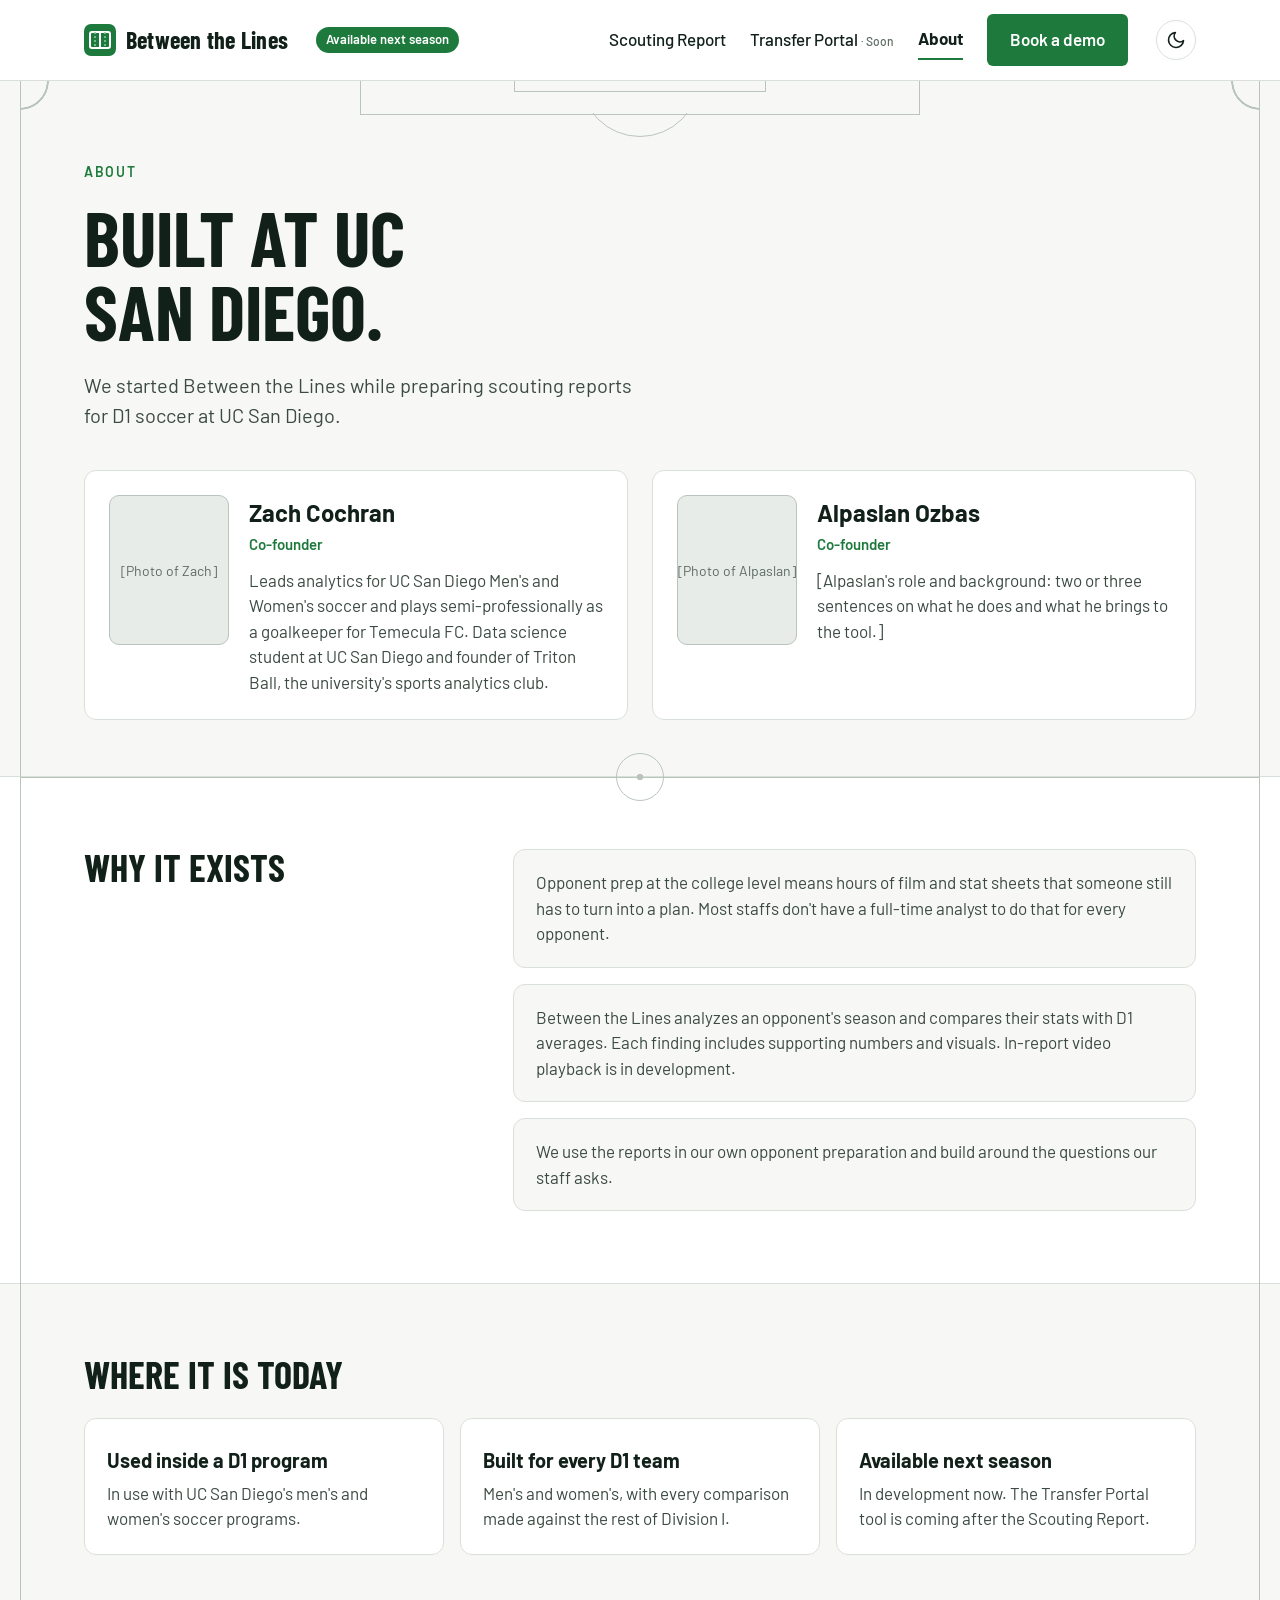
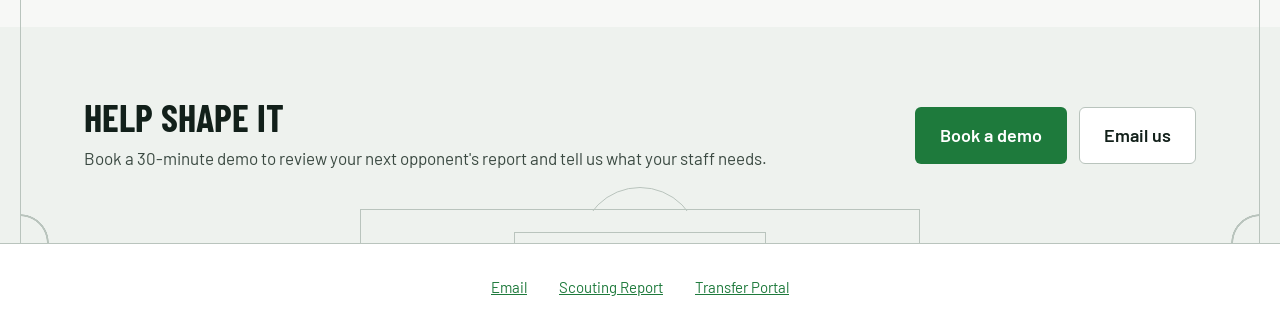
==== commit 8629f3f0: "Update scouting site positioning and cutback evidence example" ====
--- a/about.html
+++ b/about.html
@@ -18,7 +18,7 @@
     document.documentElement.setAttribute("data-theme", dark ? "dark" : "light");
   })();
 </script>
-<link rel="stylesheet" href="css/styles.css?v=2">
+<link rel="stylesheet" href="css/styles.css">
 <meta name="theme-color" content="#FFFFFF">
 </head>
 <body>
@@ -26,7 +26,8 @@
 
 <header class="site-header">
   <div class="wrap">
-    <a class="logo" href="index.html" translate="no"><svg class="logo-mark" viewBox="0 0 32 32" aria-hidden="true"><rect width="32" height="32" rx="7" fill="#1E7A3C"/><rect x="6" y="8" width="20" height="16" rx="2" fill="none" stroke="#fff" stroke-width="2"/><line x1="16" y1="8" x2="16" y2="24" stroke="#fff" stroke-width="2"/><line class="mark-line" x1="11" y1="8" x2="11" y2="24" stroke="#8FD19E" stroke-width="1.5" stroke-dasharray="2 2"/><line class="mark-line" x1="21" y1="8" x2="21" y2="24" stroke="#8FD19E" stroke-width="1.5" stroke-dasharray="2 2"/></svg><span class="logo-text"><span>Between the Lines</span><span class="logo-status">Available next season</span></span></a>
+    <a class="logo" href="index.html" translate="no"><svg class="logo-mark" viewBox="0 0 32 32" aria-hidden="true"><rect width="32" height="32" rx="7" fill="#1E7A3C"/><rect x="6" y="8" width="20" height="16" rx="2" fill="none" stroke="#fff" stroke-width="2"/><line x1="16" y1="8" x2="16" y2="24" stroke="#fff" stroke-width="2"/><line class="mark-line" x1="11" y1="8" x2="11" y2="24" stroke="#8FD19E" stroke-width="1.5" stroke-dasharray="2 2"/><line class="mark-line" x1="21" y1="8" x2="21" y2="24" stroke="#8FD19E" stroke-width="1.5" stroke-dasharray="2 2"/></svg><span>Between the Lines</span></a>
+    <span class="badge">Available next season</span>
     <nav class="site-nav" aria-label="Main">
       <a href="index.html#app">Scouting Report</a>
       <a href="transfer-portal.html">Transfer Portal <span class="soon">· Soon</span></a>
@@ -45,8 +46,8 @@
   <div class="pitch-mark box top" aria-hidden="true"><i class="ln"></i><i class="six"></i><i class="cap"></i></div>
   <div class="wrap">
     <p class="eyebrow">About</p>
-    <h1 class="display">Built by people in the room.</h1>
-    <p class="lead">This tool came out of preparing for real D1 opponents every week. Meet the two of us behind it.</p>
+    <h1 class="display">Built at UC San Diego.</h1>
+    <p class="lead">We started Between the Lines while preparing scouting reports for D1 soccer at UC San Diego.</p>
     <div class="people">
       <div class="person">
         <!-- To add a photo: put the image in assets/ and replace the text below with <img src="assets/zach.jpg" alt=""> -->
@@ -58,11 +59,11 @@
         </div>
       </div>
       <div class="person">
-        <div class="photo"><img src="assets/alpaslan.jpg" alt=""></div>
+        <div class="photo">[Photo of Alpaslan]</div>
         <div style="flex:1 1 200px;min-width:0">
           <h2>Alpaslan Ozbas</h2>
           <p class="role">Co-founder</p>
-          <p>Data and analytics engineer for UC San Diego Men's and Women's soccer, and co-developer of the scouting and player analytics apps their coaches and players use. Data science student at UC San Diego with a minor in economics and event coordinator for Triton Ball.</p>
+          <p>[Alpaslan's role and background: two or three sentences on what he does and what he brings to the tool.]</p>
         </div>
       </div>
     </div>
@@ -75,8 +76,8 @@
     <div style="flex:1 1 300px"><h2 class="display" style="margin:0">Why it exists</h2></div>
     <div style="flex:2 1 520px;display:flex;flex-direction:column;gap:16px" class="body-text why-bubbles">
       <p>Opponent prep at the college level means hours of film and stat sheets that someone still has to turn into a plan. Most staffs don't have a full-time analyst to do that for every opponent.</p>
-      <p>This tool does the reading for you. It goes through an opponent's full season, compares every tendency with the rest of D1, and writes out what makes them different in plain coaching language, with the stats, visuals and film moments behind each point.</p>
-      <p>Between a player's view and an analyst's, we know what's useful on matchday and what isn't. Every page is built to answer a question a coaching staff actually asks.</p>
+      <p>Between the Lines analyzes an opponent's season and compares their stats with D1 averages. Each finding includes supporting numbers and visuals. In-report video playback is in development.</p>
+      <p>We use the reports in our own opponent preparation and build around the questions our staff asks.</p>
     </div>
   </div>
 </section>
@@ -96,7 +97,7 @@
   <div class="wrap cta-row">
     <div style="flex:1 1 520px">
       <h2 class="display" style="margin-bottom:10px">Help shape it</h2>
-      <p class="body-text">Book a 30-minute demo and see your next opponent's report. If it would help your staff, a short note saying so is how this reaches every D1 program.</p>
+      <p class="body-text">Book a 30-minute demo to review your next opponent's report and tell us what your staff needs.</p>
     </div>
     <div class="actions">
       <a class="btn btn-primary btn-lg" href="index.html#demo">Book a demo</a>
@@ -115,6 +116,6 @@
   </div>
 </footer>
 
-<script src="js/main.js?v=2"></script>
+<script src="js/main.js"></script>
 </body>
 </html>
--- a/css/styles.css
+++ b/css/styles.css
@@ -381,7 +381,7 @@
 .form fieldset label { flex-direction: row; align-items: center; gap: 8px; font-weight: 400; }
 .form-status { grid-column: 1 / -1; font-weight: 600; color: var(--link); }
 .people { display: grid; grid-template-columns: repeat(auto-fit, minmax(300px, 1fr)); gap: 24px; margin-top: 40px; }
-.person { background: var(--surface); border: 1px solid var(--line); border-radius: var(--radius); padding: 24px; display: flex; flex-wrap: wrap; gap: 20px; align-items: flex-start; align-content: flex-start; }
+.person { background: var(--surface); border: 1px solid var(--line); border-radius: var(--radius); padding: 24px; display: flex; flex-wrap: wrap; gap: 20px; align-items: flex-start; }
 .photo { flex: 0 0 120px; aspect-ratio: 4 / 5; background: var(--pill); border: 1px solid var(--line-strong); border-radius: 10px; display: flex; align-items: center; justify-content: center; color: var(--muted); font-size: 14px; text-align: center; overflow: hidden; }
 .photo img { width: 100%; height: 100%; object-fit: cover; }
 .person h2 { font-size: 24px; margin: 0; font-family: var(--font-body); text-transform: none; }
@@ -531,16 +531,71 @@
 @media (prefers-reduced-motion: reduce) {
   .theme-toggle svg { transition: none; }
 }
-
-/* Wordmark in capitals like the headlines, with "Available next season" set under it */
-.logo { text-transform: uppercase; letter-spacing: 0.04em; }
-.logo-text { display: flex; flex-direction: column; line-height: 1; }
-.logo-status { font-family: var(--font-body); text-transform: none; letter-spacing: 0; font-size: 13px; font-weight: 600; color: var(--link); margin-top: 4px; }
-.logo-mark { width: 36px; height: 36px; }
-@media (max-width: 640px) {
-  .logo-status { font-size: 12px; margin-top: 3px; }
-  .logo-mark { width: 30px; height: 30px; }
-}
-
-/* "Coming soon" chip beside the Transfer Portal label: pale green, so it doesn't read as a button */
-.soon-chip { display: inline-block; margin-left: 10px; padding: 3px 8px; border-radius: 4px; background: color-mix(in srgb, var(--accent) 12%, transparent); color: var(--link); font-size: 13px; letter-spacing: 0; text-transform: none; vertical-align: 1px; }
+/* Preparation workflow */
+.preparation .eyebrow { margin-bottom: 12px; }
+.prep-intro { max-width: 760px; font-size: 19px; }
+.prep-steps { list-style: none; padding: 0; margin: 28px 0; display: grid; grid-template-columns: repeat(3, minmax(0, 1fr)); gap: 18px; }
+.prep-steps li { padding: 24px; background: var(--bg); border: 1px solid var(--line); border-radius: var(--radius); }
+.prep-steps h3 { font-size: 20px; line-height: 1.2; margin: 16px 0 10px; }
+.prep-steps p, .prep-work dd { color: var(--body); }
+.prep-work { display: grid; grid-template-columns: repeat(3, minmax(0, 1fr)); gap: 24px; margin: 0; padding-top: 24px; border-top: 1px solid var(--line); }
+.prep-work dt { font-weight: 700; margin-bottom: 6px; }
+.prep-work dd { margin: 0; }
+.film-status { aspect-ratio: auto; padding: 16px; font-size: 14px; }
+.example-label { color: var(--link); font-size: 13px; font-weight: 700; margin-bottom: 10px; }
+.taker-answer { padding-left: 20px; margin: 12px 0; }
+.taker-answer li + li { margin-top: 8px; }
+.taker-chart { margin: 18px 0 0; padding: 18px; background: var(--surface); border: 1px solid var(--line); border-radius: 8px; font-size: 14px; }
+.taker-chart figcaption { font-weight: 700; margin-bottom: 16px; }
+.taker-chart > div { margin: 12px 0; }
+.taker-bar { display: flex; gap: 3px; margin-top: 5px; }
+.taker-bar b { background: var(--accent); color: #fff; padding: 6px; min-width: 64px; text-align: center; font-size: 13px; }
+.taker-bar b + b { background: var(--surface-2); color: var(--ink); border: 1px solid var(--line-strong); }
+@media (max-width: 700px) {
+  .prep-steps, .prep-work { grid-template-columns: 1fr; }
+  .prep-steps li { padding: 20px; }
+  .taker-chart { padding: 12px; }
+}
+.finding-example { margin: 32px 0; padding: clamp(16px, 3vw, 32px); border: 1px solid var(--line-strong); border-radius: var(--radius); background: var(--bg); }
+.finding-example h3 { font-family: var(--font-display); font-size: clamp(28px, 4vw, 40px); line-height: 1.1; margin: 12px 0; }
+.finding-example > p { max-width: 80ch; }
+.finding-example figure { margin: 24px 0; min-width: 0; }
+.finding-example img { display: block; width: 100%; height: auto; background: white; border-radius: 8px; }
+.finding-example figcaption { font-size: 14px; color: var(--muted); margin-top: 10px; }
+.finding-maps { display: grid; grid-template-columns: repeat(2, minmax(0, 1fr)); gap: 20px; }
+.film-references { border-top: 1px solid var(--line); padding-top: 16px; }
+.film-references summary { cursor: pointer; font-weight: 700; padding: 8px 0; }
+.film-references p { margin: 12px 0; color: var(--body); }
+.reference-scroll { overflow-x: auto; margin: 16px 0; }
+.reference-scroll table { border-collapse: collapse; width: 100%; font-size: 14px; white-space: nowrap; }
+.reference-scroll th, .reference-scroll td { padding: 10px; text-align: left; border-bottom: 1px solid var(--line); }
+.reference-scroll caption { text-align: left; font-weight: 600; margin-bottom: 8px; }
+.playback-status { font-size: 14px; font-weight: 600; margin-top: 16px; color: var(--link); }
+@media (max-width: 700px) { .finding-maps { grid-template-columns: 1fr; gap: 0; } }
+
+/* Compact evidence example: keep all three charts on one desktop row. */
+.preparation { padding: 40px 0; }
+.preparation h2 { margin-bottom: 14px; }
+.preparation .eyebrow { margin-bottom: 8px; }
+.prep-steps { margin: 20px 0; gap: 12px; }
+.prep-steps li { padding: 16px; }
+.prep-steps h3 { margin: 10px 0 6px; font-size: 18px; }
+.prep-steps p, .prep-work dd { font-size: 15px; }
+.finding-example { margin: 20px 0; padding: 20px; }
+.finding-example h3 { font-size: 30px; margin: 8px 0; }
+.finding-example .note { margin-top: 8px; font-size: 13px; }
+.finding-visuals { display: grid; grid-template-columns: 1.4fr 1fr 1fr; align-items: start; gap: 16px; margin: 16px 0; }
+.finding-visuals .finding-maps { display: contents; }
+.finding-visuals figure { margin: 0; }
+.finding-visuals a { display: block; border-radius: 8px; }
+.finding-visuals figcaption { font-size: 12px; margin-top: 6px; }
+.film-references { padding-top: 8px; }
+.playback-status { margin-top: 8px; }
+.prep-work { gap: 16px; padding-top: 16px; }
+@media (max-width: 700px) {
+  .preparation { padding: 28px 0; }
+  .prep-steps li { padding: 14px; }
+  .finding-example { padding: 14px; }
+  .finding-visuals { grid-template-columns: repeat(2, minmax(0, 1fr)); gap: 12px; }
+  .finding-visuals .finding-rates { grid-column: 1 / -1; max-width: 440px; width: 100%; justify-self: center; }
+}
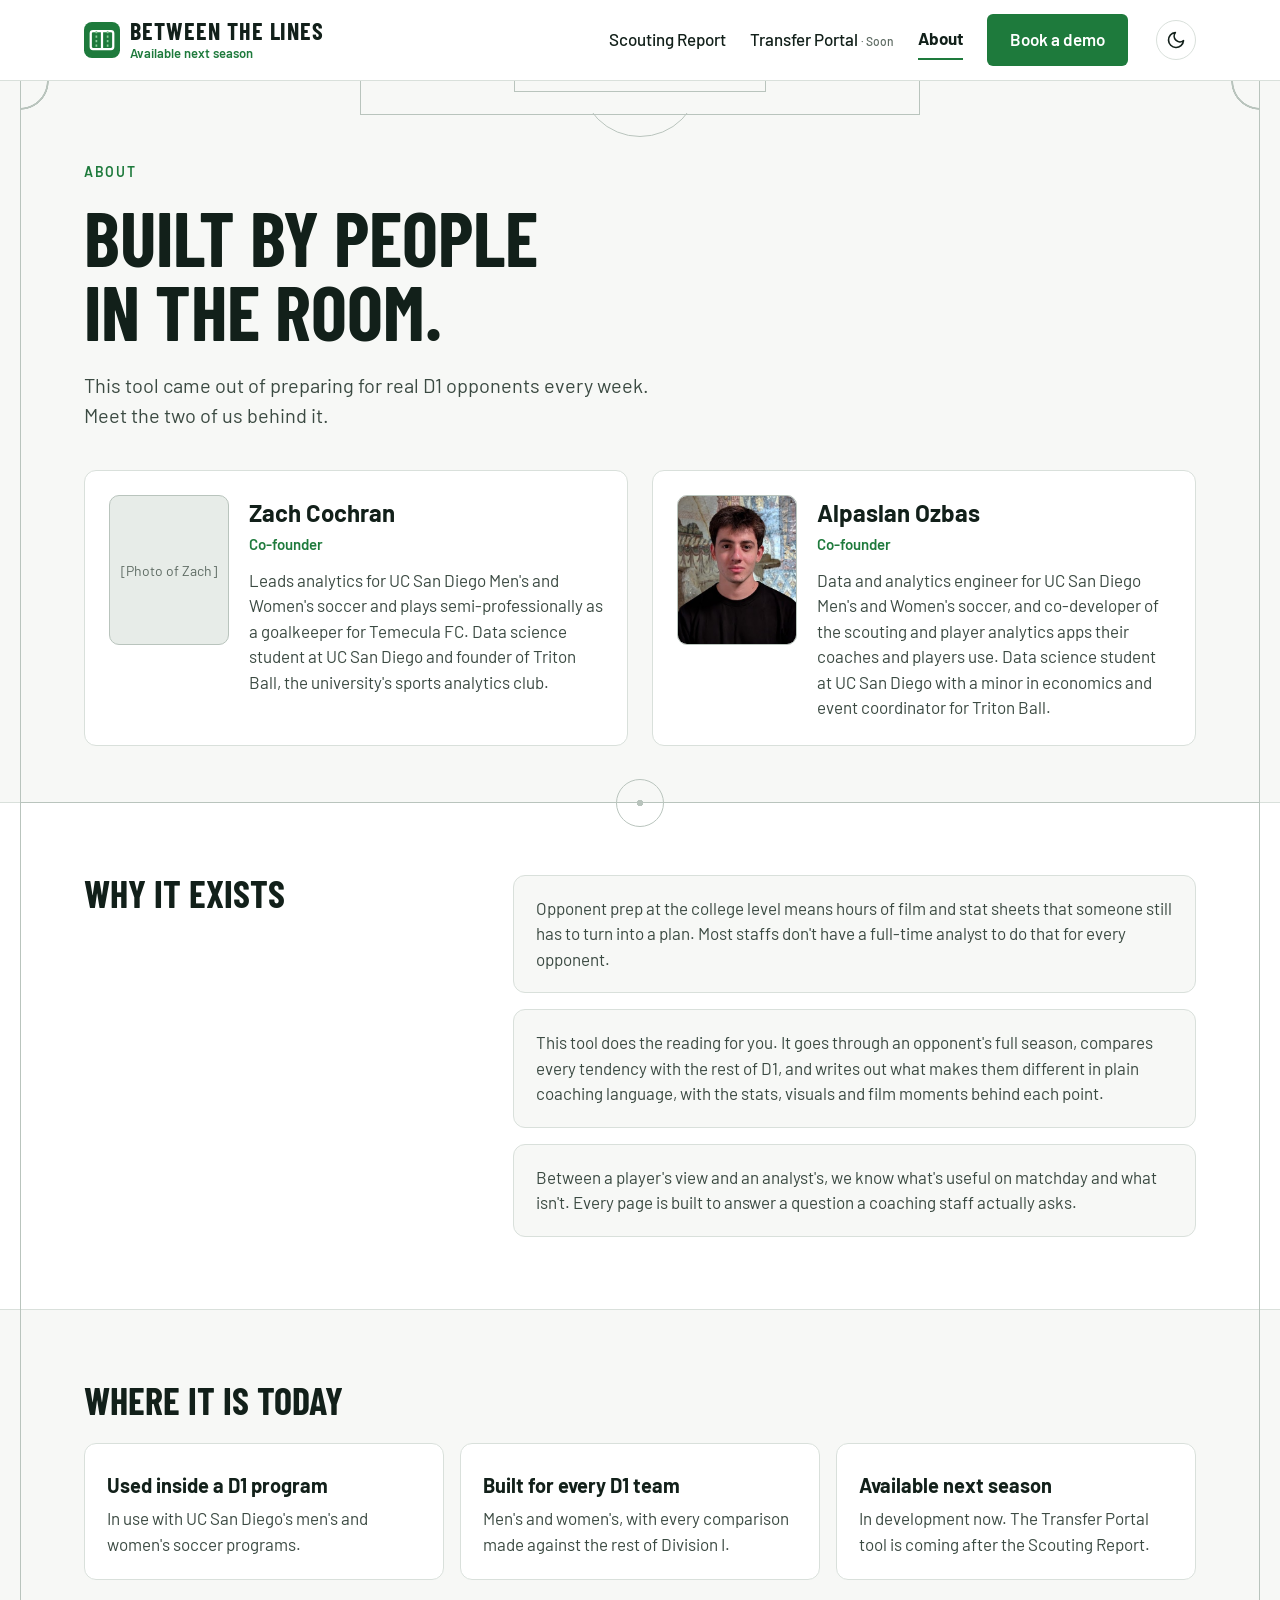
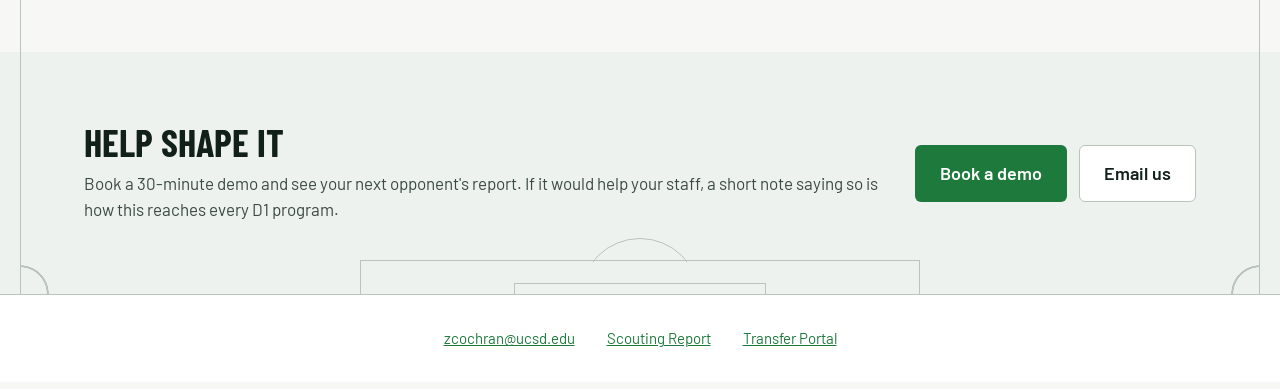
==== commit 5ac06909: "Connect interest form to Web3Forms, copy email on click, add Graduating tag" ====
--- a/about.html
+++ b/about.html
@@ -18,7 +18,7 @@
     document.documentElement.setAttribute("data-theme", dark ? "dark" : "light");
   })();
 </script>
-<link rel="stylesheet" href="css/styles.css">
+<link rel="stylesheet" href="css/styles.css?v=3">
 <meta name="theme-color" content="#FFFFFF">
 </head>
 <body>
@@ -26,8 +26,7 @@
 
 <header class="site-header">
   <div class="wrap">
-    <a class="logo" href="index.html" translate="no"><svg class="logo-mark" viewBox="0 0 32 32" aria-hidden="true"><rect width="32" height="32" rx="7" fill="#1E7A3C"/><rect x="6" y="8" width="20" height="16" rx="2" fill="none" stroke="#fff" stroke-width="2"/><line x1="16" y1="8" x2="16" y2="24" stroke="#fff" stroke-width="2"/><line class="mark-line" x1="11" y1="8" x2="11" y2="24" stroke="#8FD19E" stroke-width="1.5" stroke-dasharray="2 2"/><line class="mark-line" x1="21" y1="8" x2="21" y2="24" stroke="#8FD19E" stroke-width="1.5" stroke-dasharray="2 2"/></svg><span>Between the Lines</span></a>
-    <span class="badge">Available next season</span>
+    <a class="logo" href="index.html" translate="no"><svg class="logo-mark" viewBox="0 0 32 32" aria-hidden="true"><rect width="32" height="32" rx="7" fill="#1E7A3C"/><rect x="6" y="8" width="20" height="16" rx="2" fill="none" stroke="#fff" stroke-width="2"/><line x1="16" y1="8" x2="16" y2="24" stroke="#fff" stroke-width="2"/><line class="mark-line" x1="11" y1="8" x2="11" y2="24" stroke="#8FD19E" stroke-width="1.5" stroke-dasharray="2 2"/><line class="mark-line" x1="21" y1="8" x2="21" y2="24" stroke="#8FD19E" stroke-width="1.5" stroke-dasharray="2 2"/></svg><span class="logo-text"><span>Between the Lines</span><span class="logo-status">Available next season</span></span></a>
     <nav class="site-nav" aria-label="Main">
       <a href="index.html#app">Scouting Report</a>
       <a href="transfer-portal.html">Transfer Portal <span class="soon">· Soon</span></a>
@@ -46,8 +45,8 @@
   <div class="pitch-mark box top" aria-hidden="true"><i class="ln"></i><i class="six"></i><i class="cap"></i></div>
   <div class="wrap">
     <p class="eyebrow">About</p>
-    <h1 class="display">Built at UC San Diego.</h1>
-    <p class="lead">We started Between the Lines while preparing scouting reports for D1 soccer at UC San Diego.</p>
+    <h1 class="display">Built by people in the room.</h1>
+    <p class="lead">This tool came out of preparing for real D1 opponents every week. Meet the two of us behind it.</p>
     <div class="people">
       <div class="person">
         <!-- To add a photo: put the image in assets/ and replace the text below with <img src="assets/zach.jpg" alt=""> -->
@@ -59,11 +58,11 @@
         </div>
       </div>
       <div class="person">
-        <div class="photo">[Photo of Alpaslan]</div>
+        <div class="photo"><img src="assets/alpaslan.jpg" alt=""></div>
         <div style="flex:1 1 200px;min-width:0">
           <h2>Alpaslan Ozbas</h2>
           <p class="role">Co-founder</p>
-          <p>[Alpaslan's role and background: two or three sentences on what he does and what he brings to the tool.]</p>
+          <p>Data and analytics engineer for UC San Diego Men's and Women's soccer, and co-developer of the scouting and player analytics apps their coaches and players use. Data science student at UC San Diego with a minor in economics and event coordinator for Triton Ball.</p>
         </div>
       </div>
     </div>
@@ -76,8 +75,8 @@
     <div style="flex:1 1 300px"><h2 class="display" style="margin:0">Why it exists</h2></div>
     <div style="flex:2 1 520px;display:flex;flex-direction:column;gap:16px" class="body-text why-bubbles">
       <p>Opponent prep at the college level means hours of film and stat sheets that someone still has to turn into a plan. Most staffs don't have a full-time analyst to do that for every opponent.</p>
-      <p>Between the Lines analyzes an opponent's season and compares their stats with D1 averages. Each finding includes supporting numbers and visuals. In-report video playback is in development.</p>
-      <p>We use the reports in our own opponent preparation and build around the questions our staff asks.</p>
+      <p>This tool does the reading for you. It goes through an opponent's full season, compares every tendency with the rest of D1, and writes out what makes them different in plain coaching language, with the stats, visuals and film moments behind each point.</p>
+      <p>Between a player's view and an analyst's, we know what's useful on matchday and what isn't. Every page is built to answer a question a coaching staff actually asks.</p>
     </div>
   </div>
 </section>
@@ -97,7 +96,7 @@
   <div class="wrap cta-row">
     <div style="flex:1 1 520px">
       <h2 class="display" style="margin-bottom:10px">Help shape it</h2>
-      <p class="body-text">Book a 30-minute demo to review your next opponent's report and tell us what your staff needs.</p>
+      <p class="body-text">Book a 30-minute demo and see your next opponent's report. If it would help your staff, a short note saying so is how this reaches every D1 program.</p>
     </div>
     <div class="actions">
       <a class="btn btn-primary btn-lg" href="index.html#demo">Book a demo</a>
@@ -110,12 +109,12 @@
 
 <footer class="site-footer">
   <div class="wrap">
-    <a href="mailto:zcochran@ucsd.edu">Email</a>
+    <a href="mailto:zcochran@ucsd.edu">zcochran@ucsd.edu</a>
     <a href="index.html">Scouting Report</a>
     <a href="transfer-portal.html">Transfer Portal</a>
   </div>
 </footer>
 
-<script src="js/main.js"></script>
+<script src="js/main.js?v=3"></script>
 </body>
 </html>
--- a/css/styles.css
+++ b/css/styles.css
@@ -381,7 +381,7 @@
 .form fieldset label { flex-direction: row; align-items: center; gap: 8px; font-weight: 400; }
 .form-status { grid-column: 1 / -1; font-weight: 600; color: var(--link); }
 .people { display: grid; grid-template-columns: repeat(auto-fit, minmax(300px, 1fr)); gap: 24px; margin-top: 40px; }
-.person { background: var(--surface); border: 1px solid var(--line); border-radius: var(--radius); padding: 24px; display: flex; flex-wrap: wrap; gap: 20px; align-items: flex-start; }
+.person { background: var(--surface); border: 1px solid var(--line); border-radius: var(--radius); padding: 24px; display: flex; flex-wrap: wrap; gap: 20px; align-items: flex-start; align-content: flex-start; }
 .photo { flex: 0 0 120px; aspect-ratio: 4 / 5; background: var(--pill); border: 1px solid var(--line-strong); border-radius: 10px; display: flex; align-items: center; justify-content: center; color: var(--muted); font-size: 14px; text-align: center; overflow: hidden; }
 .photo img { width: 100%; height: 100%; object-fit: cover; }
 .person h2 { font-size: 24px; margin: 0; font-family: var(--font-body); text-transform: none; }
@@ -416,6 +416,7 @@
 .hero-split > .hero-text .lead { margin-top: 0; }
 .hero-split > .mock { flex: 1 1 420px; }
 .mock-meta { margin-left: auto; font-size: 13px; color: var(--muted); }
+.status-tag { display: inline-block; margin-left: 6px; padding: 2px 8px; border-radius: 4px; background: color-mix(in srgb, var(--warn) 14%, transparent); color: var(--warn-ink); font-size: 12px; font-weight: 600; vertical-align: 1px; }
 .finding-meta { margin-top: 4px; font-size: 13px; color: var(--muted); }
 .shortlist { margin: 16px 0 0; padding: 0; list-style: none; display: flex; flex-direction: column; gap: 8px; }
 .shortlist li { background: var(--surface-2); border-radius: 8px; padding: 12px 14px; transition: transform .2s ease; }
@@ -531,71 +532,25 @@
 @media (prefers-reduced-motion: reduce) {
   .theme-toggle svg { transition: none; }
 }
-/* Preparation workflow */
-.preparation .eyebrow { margin-bottom: 12px; }
-.prep-intro { max-width: 760px; font-size: 19px; }
-.prep-steps { list-style: none; padding: 0; margin: 28px 0; display: grid; grid-template-columns: repeat(3, minmax(0, 1fr)); gap: 18px; }
-.prep-steps li { padding: 24px; background: var(--bg); border: 1px solid var(--line); border-radius: var(--radius); }
-.prep-steps h3 { font-size: 20px; line-height: 1.2; margin: 16px 0 10px; }
-.prep-steps p, .prep-work dd { color: var(--body); }
-.prep-work { display: grid; grid-template-columns: repeat(3, minmax(0, 1fr)); gap: 24px; margin: 0; padding-top: 24px; border-top: 1px solid var(--line); }
-.prep-work dt { font-weight: 700; margin-bottom: 6px; }
-.prep-work dd { margin: 0; }
-.film-status { aspect-ratio: auto; padding: 16px; font-size: 14px; }
-.example-label { color: var(--link); font-size: 13px; font-weight: 700; margin-bottom: 10px; }
-.taker-answer { padding-left: 20px; margin: 12px 0; }
-.taker-answer li + li { margin-top: 8px; }
-.taker-chart { margin: 18px 0 0; padding: 18px; background: var(--surface); border: 1px solid var(--line); border-radius: 8px; font-size: 14px; }
-.taker-chart figcaption { font-weight: 700; margin-bottom: 16px; }
-.taker-chart > div { margin: 12px 0; }
-.taker-bar { display: flex; gap: 3px; margin-top: 5px; }
-.taker-bar b { background: var(--accent); color: #fff; padding: 6px; min-width: 64px; text-align: center; font-size: 13px; }
-.taker-bar b + b { background: var(--surface-2); color: var(--ink); border: 1px solid var(--line-strong); }
-@media (max-width: 700px) {
-  .prep-steps, .prep-work { grid-template-columns: 1fr; }
-  .prep-steps li { padding: 20px; }
-  .taker-chart { padding: 12px; }
-}
-.finding-example { margin: 32px 0; padding: clamp(16px, 3vw, 32px); border: 1px solid var(--line-strong); border-radius: var(--radius); background: var(--bg); }
-.finding-example h3 { font-family: var(--font-display); font-size: clamp(28px, 4vw, 40px); line-height: 1.1; margin: 12px 0; }
-.finding-example > p { max-width: 80ch; }
-.finding-example figure { margin: 24px 0; min-width: 0; }
-.finding-example img { display: block; width: 100%; height: auto; background: white; border-radius: 8px; }
-.finding-example figcaption { font-size: 14px; color: var(--muted); margin-top: 10px; }
-.finding-maps { display: grid; grid-template-columns: repeat(2, minmax(0, 1fr)); gap: 20px; }
-.film-references { border-top: 1px solid var(--line); padding-top: 16px; }
-.film-references summary { cursor: pointer; font-weight: 700; padding: 8px 0; }
-.film-references p { margin: 12px 0; color: var(--body); }
-.reference-scroll { overflow-x: auto; margin: 16px 0; }
-.reference-scroll table { border-collapse: collapse; width: 100%; font-size: 14px; white-space: nowrap; }
-.reference-scroll th, .reference-scroll td { padding: 10px; text-align: left; border-bottom: 1px solid var(--line); }
-.reference-scroll caption { text-align: left; font-weight: 600; margin-bottom: 8px; }
-.playback-status { font-size: 14px; font-weight: 600; margin-top: 16px; color: var(--link); }
-@media (max-width: 700px) { .finding-maps { grid-template-columns: 1fr; gap: 0; } }
-
-/* Compact evidence example: keep all three charts on one desktop row. */
-.preparation { padding: 40px 0; }
-.preparation h2 { margin-bottom: 14px; }
-.preparation .eyebrow { margin-bottom: 8px; }
-.prep-steps { margin: 20px 0; gap: 12px; }
-.prep-steps li { padding: 16px; }
-.prep-steps h3 { margin: 10px 0 6px; font-size: 18px; }
-.prep-steps p, .prep-work dd { font-size: 15px; }
-.finding-example { margin: 20px 0; padding: 20px; }
-.finding-example h3 { font-size: 30px; margin: 8px 0; }
-.finding-example .note { margin-top: 8px; font-size: 13px; }
-.finding-visuals { display: grid; grid-template-columns: 1.4fr 1fr 1fr; align-items: start; gap: 16px; margin: 16px 0; }
-.finding-visuals .finding-maps { display: contents; }
-.finding-visuals figure { margin: 0; }
-.finding-visuals a { display: block; border-radius: 8px; }
-.finding-visuals figcaption { font-size: 12px; margin-top: 6px; }
-.film-references { padding-top: 8px; }
-.playback-status { margin-top: 8px; }
-.prep-work { gap: 16px; padding-top: 16px; }
-@media (max-width: 700px) {
-  .preparation { padding: 28px 0; }
-  .prep-steps li { padding: 14px; }
-  .finding-example { padding: 14px; }
-  .finding-visuals { grid-template-columns: repeat(2, minmax(0, 1fr)); gap: 12px; }
-  .finding-visuals .finding-rates { grid-column: 1 / -1; max-width: 440px; width: 100%; justify-self: center; }
-}
+
+/* Wordmark in capitals like the headlines, with "Available next season" set under it */
+.logo { text-transform: uppercase; letter-spacing: 0.04em; }
+.logo-text { display: flex; flex-direction: column; line-height: 1; }
+.logo-status { font-family: var(--font-body); text-transform: none; letter-spacing: 0; font-size: 13px; font-weight: 600; color: var(--link); margin-top: 4px; }
+.logo-mark { width: 36px; height: 36px; }
+@media (max-width: 640px) {
+  .logo-status { font-size: 12px; margin-top: 3px; }
+  .logo-mark { width: 30px; height: 30px; }
+}
+
+/* "Coming soon" chip beside the Transfer Portal label: pale green, so it doesn't read as a button */
+.soon-chip { display: inline-block; margin-left: 10px; padding: 3px 8px; border-radius: 4px; background: color-mix(in srgb, var(--accent) 12%, transparent); color: var(--link); font-size: 13px; letter-spacing: 0; text-transform: none; vertical-align: 1px; }
+
+/* "Copied" bubble shown above an email link when it is clicked */
+.copy-tip { position: absolute; z-index: 100; display: flex; align-items: center; gap: 6px; padding: 7px 12px; border-radius: 8px; background: var(--ink); color: var(--surface); font-size: 14px; font-weight: 600; white-space: nowrap; box-shadow: 0 4px 16px rgba(0,0,0,.16); pointer-events: none; opacity: 0; transform: translate(-50%, calc(-100% - 4px)) scale(.94); transform-origin: 50% 100%; transition: opacity .16s ease-out, transform .16s ease-out; }
+.copy-tip::after { content: ""; position: absolute; left: 50%; top: 100%; margin-left: -6px; border: 6px solid transparent; border-top-color: var(--ink); }
+.copy-tip.show { opacity: 1; transform: translate(-50%, calc(-100% - 10px)) scale(1); }
+.copy-tip svg { width: 16px; height: 16px; flex: none; color: var(--highlight); }
+:root[data-theme="dark"] .copy-tip svg { color: var(--accent); }
+.sr-only { position: absolute; width: 1px; height: 1px; margin: -1px; overflow: hidden; clip: rect(0 0 0 0); white-space: nowrap; border: 0; }
+@media (prefers-reduced-motion: reduce) { .copy-tip, .copy-tip.show { transition: opacity .16s; transform: translate(-50%, calc(-100% - 10px)); } }
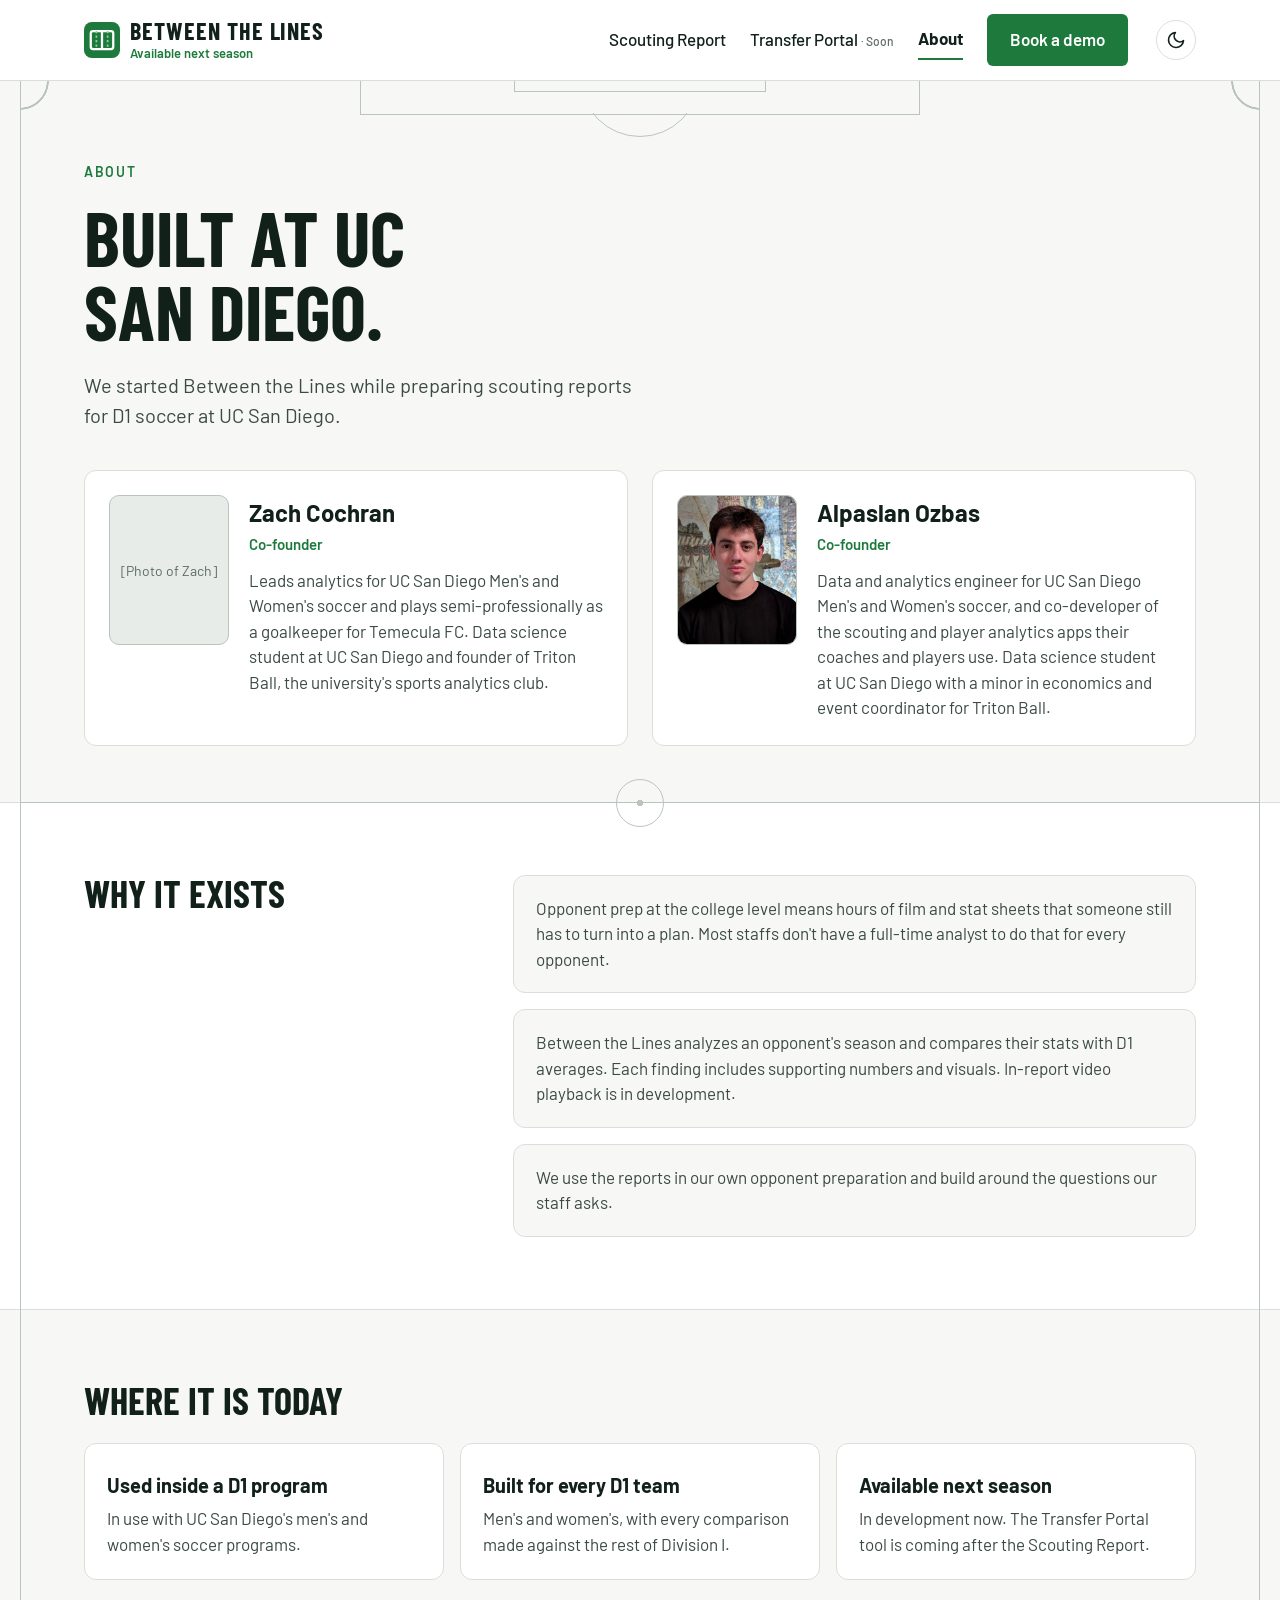
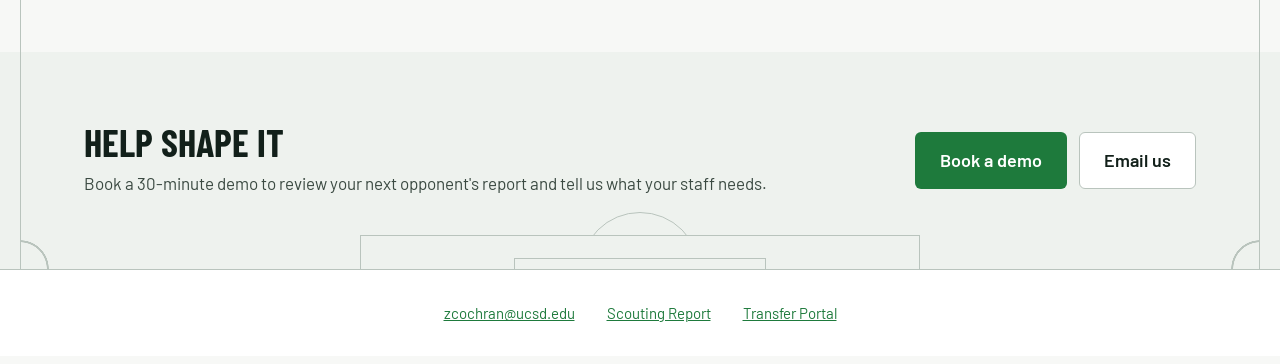
==== commit 42b2fdb5: "Merge main and preserve header and scouting example updates" ====
--- a/about.html
+++ b/about.html
@@ -45,8 +45,8 @@
   <div class="pitch-mark box top" aria-hidden="true"><i class="ln"></i><i class="six"></i><i class="cap"></i></div>
   <div class="wrap">
     <p class="eyebrow">About</p>
-    <h1 class="display">Built by people in the room.</h1>
-    <p class="lead">This tool came out of preparing for real D1 opponents every week. Meet the two of us behind it.</p>
+    <h1 class="display">Built at UC San Diego.</h1>
+    <p class="lead">We started Between the Lines while preparing scouting reports for D1 soccer at UC San Diego.</p>
     <div class="people">
       <div class="person">
         <!-- To add a photo: put the image in assets/ and replace the text below with <img src="assets/zach.jpg" alt=""> -->
@@ -75,8 +75,8 @@
     <div style="flex:1 1 300px"><h2 class="display" style="margin:0">Why it exists</h2></div>
     <div style="flex:2 1 520px;display:flex;flex-direction:column;gap:16px" class="body-text why-bubbles">
       <p>Opponent prep at the college level means hours of film and stat sheets that someone still has to turn into a plan. Most staffs don't have a full-time analyst to do that for every opponent.</p>
-      <p>This tool does the reading for you. It goes through an opponent's full season, compares every tendency with the rest of D1, and writes out what makes them different in plain coaching language, with the stats, visuals and film moments behind each point.</p>
-      <p>Between a player's view and an analyst's, we know what's useful on matchday and what isn't. Every page is built to answer a question a coaching staff actually asks.</p>
+      <p>Between the Lines analyzes an opponent's season and compares their stats with D1 averages. Each finding includes supporting numbers and visuals. In-report video playback is in development.</p>
+      <p>We use the reports in our own opponent preparation and build around the questions our staff asks.</p>
     </div>
   </div>
 </section>
@@ -96,7 +96,7 @@
   <div class="wrap cta-row">
     <div style="flex:1 1 520px">
       <h2 class="display" style="margin-bottom:10px">Help shape it</h2>
-      <p class="body-text">Book a 30-minute demo and see your next opponent's report. If it would help your staff, a short note saying so is how this reaches every D1 program.</p>
+      <p class="body-text">Book a 30-minute demo to review your next opponent's report and tell us what your staff needs.</p>
     </div>
     <div class="actions">
       <a class="btn btn-primary btn-lg" href="index.html#demo">Book a demo</a>
--- a/css/styles.css
+++ b/css/styles.css
@@ -554,3 +554,72 @@
 :root[data-theme="dark"] .copy-tip svg { color: var(--accent); }
 .sr-only { position: absolute; width: 1px; height: 1px; margin: -1px; overflow: hidden; clip: rect(0 0 0 0); white-space: nowrap; border: 0; }
 @media (prefers-reduced-motion: reduce) { .copy-tip, .copy-tip.show { transition: opacity .16s; transform: translate(-50%, calc(-100% - 10px)); } }
+
+/* Preparation workflow */
+.preparation .eyebrow { margin-bottom: 12px; }
+.prep-intro { max-width: 760px; font-size: 19px; }
+.prep-steps { list-style: none; padding: 0; margin: 28px 0; display: grid; grid-template-columns: repeat(3, minmax(0, 1fr)); gap: 18px; }
+.prep-steps li { padding: 24px; background: var(--bg); border: 1px solid var(--line); border-radius: var(--radius); }
+.prep-steps h3 { font-size: 20px; line-height: 1.2; margin: 16px 0 10px; }
+.prep-steps p, .prep-work dd { color: var(--body); }
+.prep-work { display: grid; grid-template-columns: repeat(3, minmax(0, 1fr)); gap: 24px; margin: 0; padding-top: 24px; border-top: 1px solid var(--line); }
+.prep-work dt { font-weight: 700; margin-bottom: 6px; }
+.prep-work dd { margin: 0; }
+.film-status { aspect-ratio: auto; padding: 16px; font-size: 14px; }
+.example-label { color: var(--link); font-size: 13px; font-weight: 700; margin-bottom: 10px; }
+.taker-answer { padding-left: 20px; margin: 12px 0; }
+.taker-answer li + li { margin-top: 8px; }
+.taker-chart { margin: 18px 0 0; padding: 18px; background: var(--surface); border: 1px solid var(--line); border-radius: 8px; font-size: 14px; }
+.taker-chart figcaption { font-weight: 700; margin-bottom: 16px; }
+.taker-chart > div { margin: 12px 0; }
+.taker-bar { display: flex; gap: 3px; margin-top: 5px; }
+.taker-bar b { background: var(--accent); color: #fff; padding: 6px; min-width: 64px; text-align: center; font-size: 13px; }
+.taker-bar b + b { background: var(--surface-2); color: var(--ink); border: 1px solid var(--line-strong); }
+@media (max-width: 700px) {
+  .prep-steps, .prep-work { grid-template-columns: 1fr; }
+  .prep-steps li { padding: 20px; }
+  .taker-chart { padding: 12px; }
+}
+.finding-example { margin: 32px 0; padding: clamp(16px, 3vw, 32px); border: 1px solid var(--line-strong); border-radius: var(--radius); background: var(--bg); }
+.finding-example h3 { font-family: var(--font-display); font-size: clamp(28px, 4vw, 40px); line-height: 1.1; margin: 12px 0; }
+.finding-example > p { max-width: 80ch; }
+.finding-example figure { margin: 24px 0; min-width: 0; }
+.finding-example img { display: block; width: 100%; height: auto; background: white; border-radius: 8px; }
+.finding-example figcaption { font-size: 14px; color: var(--muted); margin-top: 10px; }
+.finding-maps { display: grid; grid-template-columns: repeat(2, minmax(0, 1fr)); gap: 20px; }
+.film-references { border-top: 1px solid var(--line); padding-top: 16px; }
+.film-references summary { cursor: pointer; font-weight: 700; padding: 8px 0; }
+.film-references p { margin: 12px 0; color: var(--body); }
+.reference-scroll { overflow-x: auto; margin: 16px 0; }
+.reference-scroll table { border-collapse: collapse; width: 100%; font-size: 14px; white-space: nowrap; }
+.reference-scroll th, .reference-scroll td { padding: 10px; text-align: left; border-bottom: 1px solid var(--line); }
+.reference-scroll caption { text-align: left; font-weight: 600; margin-bottom: 8px; }
+.playback-status { font-size: 14px; font-weight: 600; margin-top: 16px; color: var(--link); }
+@media (max-width: 700px) { .finding-maps { grid-template-columns: 1fr; gap: 0; } }
+
+/* Compact evidence example: keep all three charts on one desktop row. */
+.preparation { padding: 40px 0; }
+.preparation h2 { margin-bottom: 14px; }
+.preparation .eyebrow { margin-bottom: 8px; }
+.prep-steps { margin: 20px 0; gap: 12px; }
+.prep-steps li { padding: 16px; }
+.prep-steps h3 { margin: 10px 0 6px; font-size: 18px; }
+.prep-steps p, .prep-work dd { font-size: 15px; }
+.finding-example { margin: 20px 0; padding: 20px; }
+.finding-example h3 { font-size: 30px; margin: 8px 0; }
+.finding-example .note { margin-top: 8px; font-size: 13px; }
+.finding-visuals { display: grid; grid-template-columns: 1.4fr 1fr 1fr; align-items: start; gap: 16px; margin: 16px 0; }
+.finding-visuals .finding-maps { display: contents; }
+.finding-visuals figure { margin: 0; }
+.finding-visuals a { display: block; border-radius: 8px; }
+.finding-visuals figcaption { font-size: 12px; margin-top: 6px; }
+.film-references { padding-top: 8px; }
+.playback-status { margin-top: 8px; }
+.prep-work { gap: 16px; padding-top: 16px; }
+@media (max-width: 700px) {
+  .preparation { padding: 28px 0; }
+  .prep-steps li { padding: 14px; }
+  .finding-example { padding: 14px; }
+  .finding-visuals { grid-template-columns: repeat(2, minmax(0, 1fr)); gap: 12px; }
+  .finding-visuals .finding-rates { grid-column: 1 / -1; max-width: 440px; width: 100%; justify-self: center; }
+}
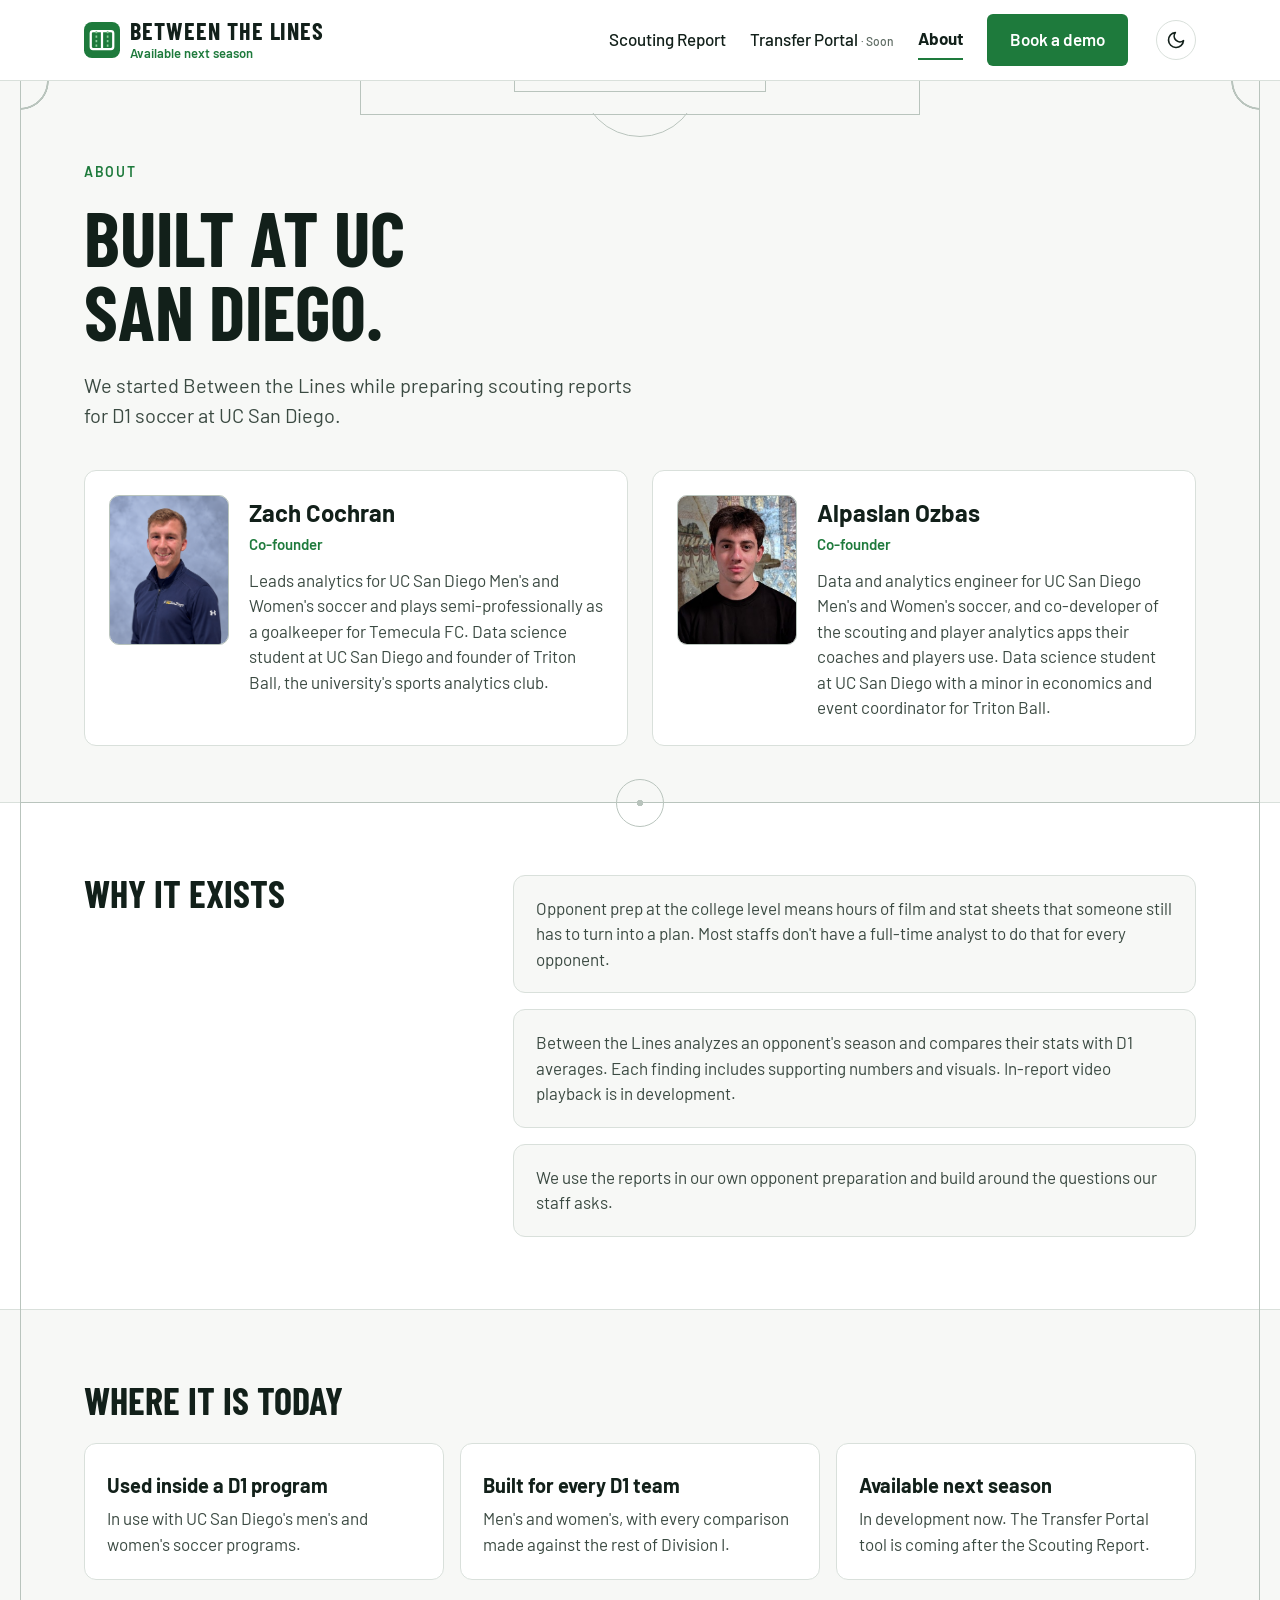
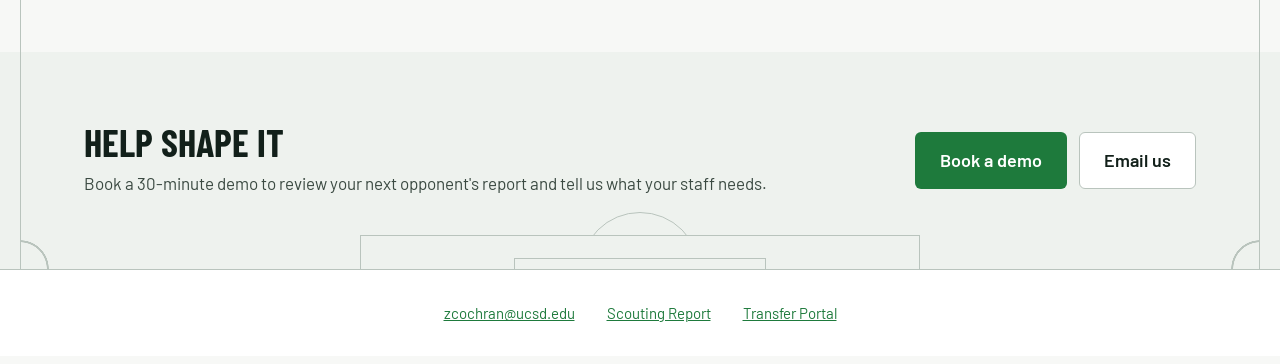
==== commit 97a2f40e: "Add Zach headshot to About page" ====
--- a/about.html
+++ b/about.html
@@ -49,8 +49,7 @@
     <p class="lead">We started Between the Lines while preparing scouting reports for D1 soccer at UC San Diego.</p>
     <div class="people">
       <div class="person">
-        <!-- To add a photo: put the image in assets/ and replace the text below with <img src="assets/zach.jpg" alt=""> -->
-        <div class="photo">[Photo of Zach]</div>
+        <div class="photo"><img src="assets/zach-headshot.png" alt="Zach Cochran" width="1086" height="1448" style="object-position: center top"></div>
         <div style="flex:1 1 200px;min-width:0">
           <h2>Zach Cochran</h2>
           <p class="role">Co-founder</p>
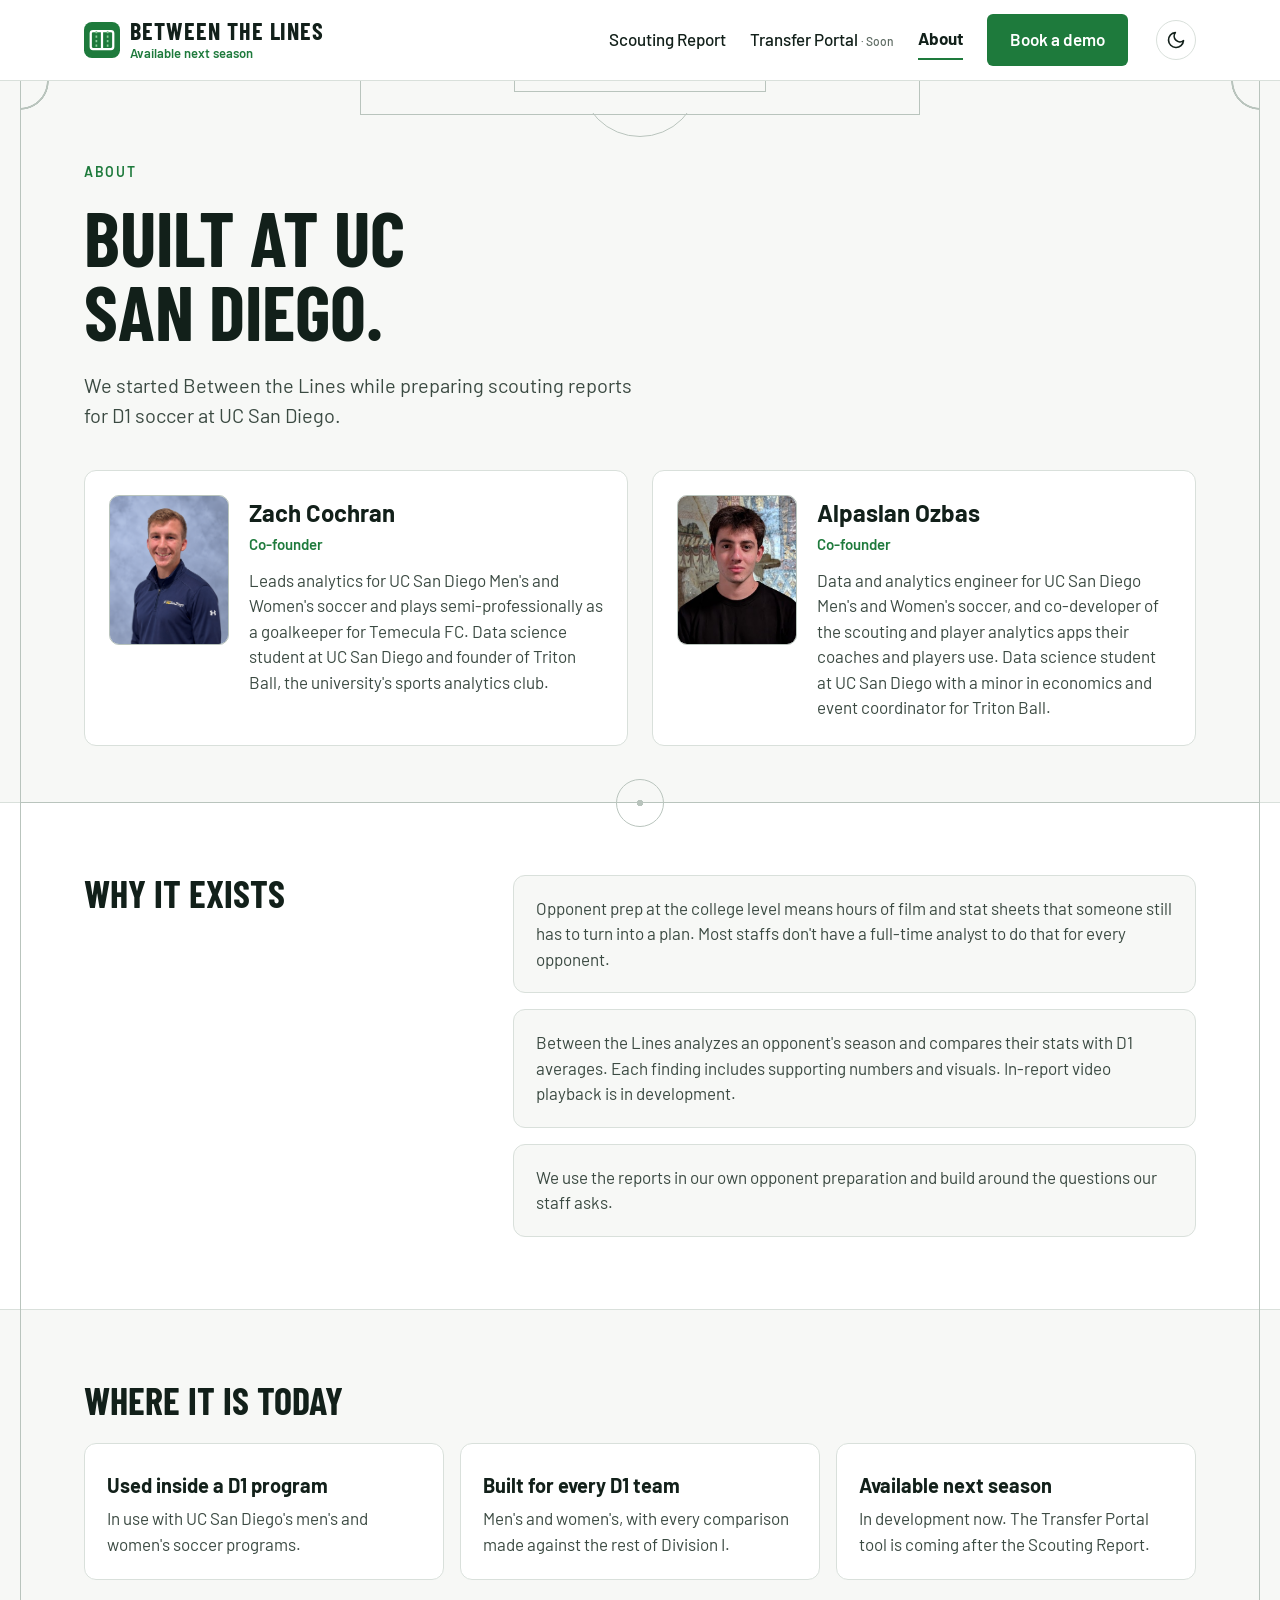
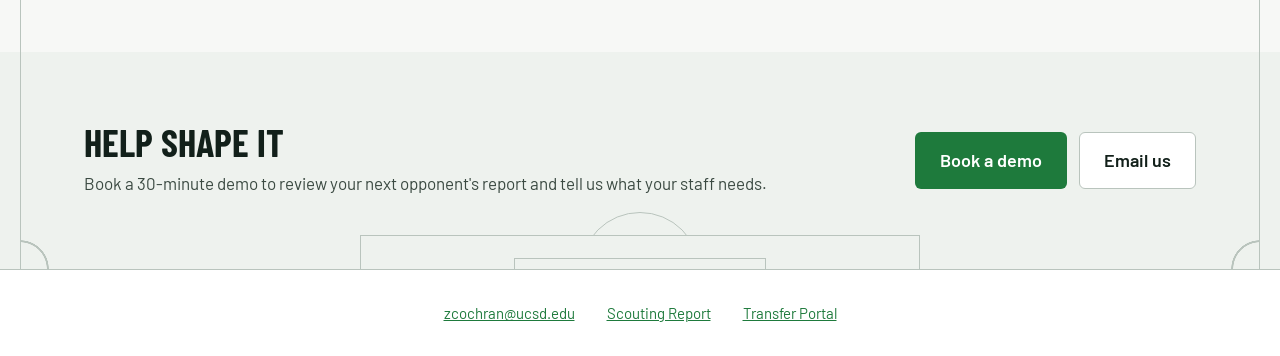
==== commit a0a50c6e: "Open contact links in Gmail with Alp copied" ====
--- a/about.html
+++ b/about.html
@@ -99,7 +99,7 @@
     </div>
     <div class="actions">
       <a class="btn btn-primary btn-lg" href="index.html#demo">Book a demo</a>
-      <a class="btn btn-secondary btn-lg" style="background:var(--surface)" href="mailto:zcochran@ucsd.edu">Email us</a>
+      <a class="btn btn-secondary btn-lg" style="background:var(--surface)" href="https://mail.google.com/mail/?view=cm&amp;fs=1&amp;to=zcochran@ucsd.edu&amp;cc=aozbas@ucsd.edu" target="_blank" rel="noopener noreferrer">Email us</a>
     </div>
   </div>
 </section>
@@ -108,12 +108,12 @@
 
 <footer class="site-footer">
   <div class="wrap">
-    <a href="mailto:zcochran@ucsd.edu">zcochran@ucsd.edu</a>
+    <a href="https://mail.google.com/mail/?view=cm&amp;fs=1&amp;to=zcochran@ucsd.edu&amp;cc=aozbas@ucsd.edu" target="_blank" rel="noopener noreferrer">zcochran@ucsd.edu</a>
     <a href="index.html">Scouting Report</a>
     <a href="transfer-portal.html">Transfer Portal</a>
   </div>
 </footer>
 
-<script src="js/main.js?v=3"></script>
+<script src="js/main.js?v=4"></script>
 </body>
 </html>
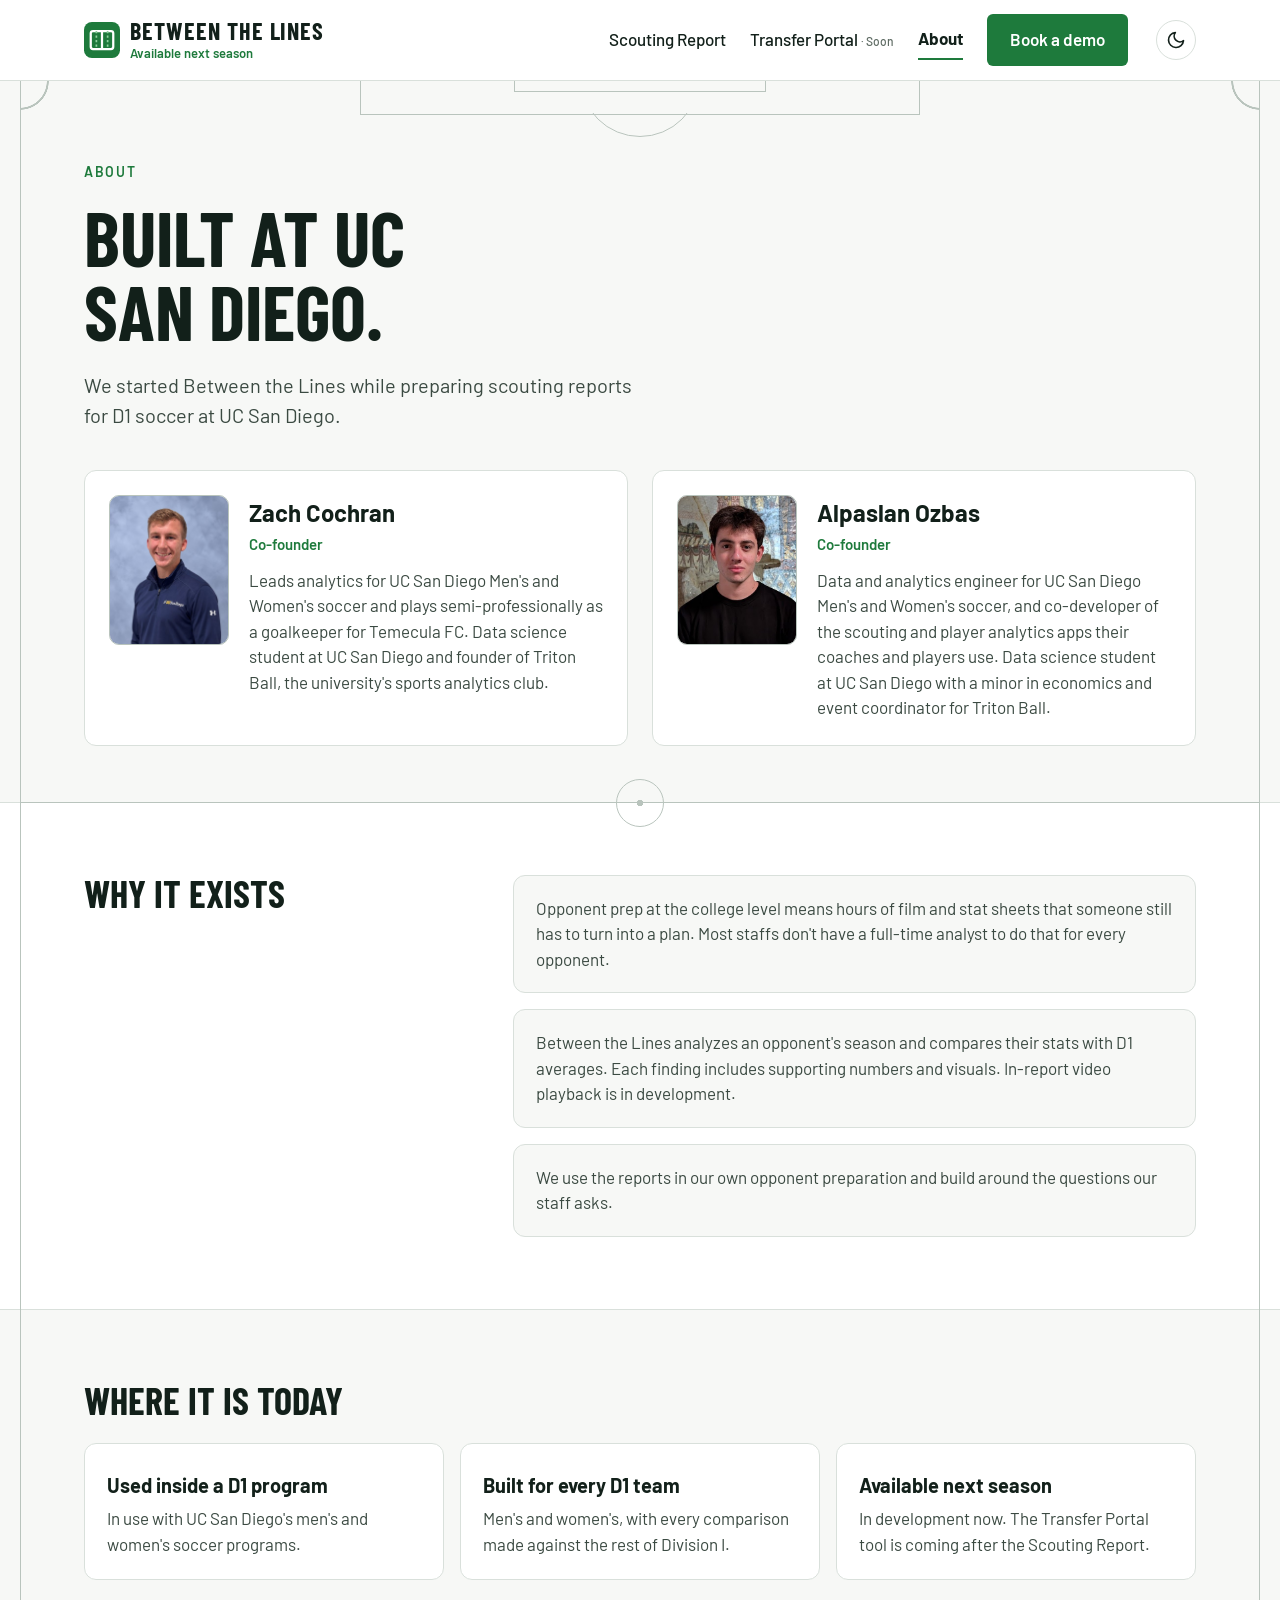
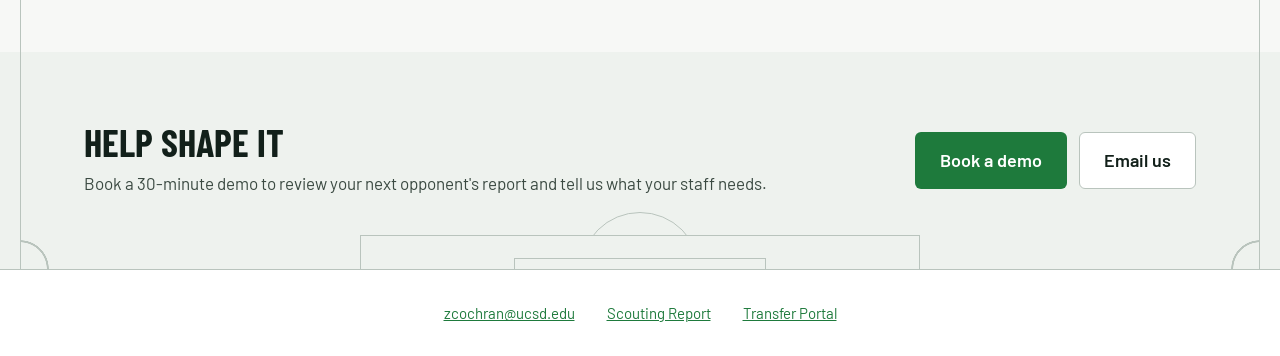
==== commit 55d9a422: "Quality of life improvements" ====
--- a/about.html
+++ b/about.html
@@ -4,8 +4,21 @@
 <meta charset="utf-8">
 <meta name="viewport" content="width=device-width, initial-scale=1">
 <title>About · Between the Lines</title>
-<meta name="description" content="Built by people in the room: the team behind Between the Lines, opponent scouting for D1 soccer.">
+<meta name="description" content="Built at UC San Diego: the team behind Between the Lines, opponent scouting for D1 soccer.">
+<link rel="canonical" href="https://betweenthelinessoccer.com/about.html">
+<meta property="og:site_name" content="Between the Lines">
+<meta property="og:title" content="About · Between the Lines">
+<meta property="og:description" content="Built at UC San Diego: the team behind Between the Lines, opponent scouting for D1 soccer.">
+<meta property="og:type" content="website">
+<meta property="og:url" content="https://betweenthelinessoccer.com/about.html">
+<meta property="og:image" content="https://betweenthelinessoccer.com/assets/og-image.png">
+<meta property="og:image:width" content="1200">
+<meta property="og:image:height" content="630">
+<meta property="og:image:alt" content="Between the Lines: Less time building the scout. More time building your game plan.">
+<meta name="twitter:card" content="summary_large_image">
+<link rel="icon" href="favicon.ico" sizes="32x32">
 <link rel="icon" href="assets/favicon.svg" type="image/svg+xml">
+<link rel="apple-touch-icon" href="assets/apple-touch-icon.png">
 <link rel="preconnect" href="https://fonts.googleapis.com">
 <link rel="preconnect" href="https://fonts.gstatic.com" crossorigin>
 <link href="https://fonts.googleapis.com/css2?family=Barlow+Condensed:wght@600;700&family=Barlow:wght@400;500;600;700&display=swap" rel="stylesheet">
@@ -18,7 +31,7 @@
     document.documentElement.setAttribute("data-theme", dark ? "dark" : "light");
   })();
 </script>
-<link rel="stylesheet" href="css/styles.css?v=3">
+<link rel="stylesheet" href="css/styles.css?v=12">
 <meta name="theme-color" content="#FFFFFF">
 </head>
 <body>
@@ -33,6 +46,7 @@
       <a href="about.html" aria-current="page">About</a>
       <a class="btn btn-primary" href="index.html#demo">Book a demo</a>
     </nav>
+    <a class="btn btn-primary header-cta" href="index.html#demo">Book a demo</a>
     <button class="theme-toggle" type="button" aria-label="Switch to dark mode">
       <svg class="icon-moon" viewBox="0 0 24 24" fill="none" stroke="currentColor" stroke-width="2" stroke-linecap="round" stroke-linejoin="round" aria-hidden="true"><path d="M21 12.8A9 9 0 1 1 11.2 3a7 7 0 0 0 9.8 9.8z"/></svg>
       <svg class="icon-sun" viewBox="0 0 24 24" fill="none" stroke="currentColor" stroke-width="2" stroke-linecap="round" aria-hidden="true"><circle cx="12" cy="12" r="4"/><path d="M12 2v2M12 20v2M4.9 4.9l1.4 1.4M17.7 17.7l1.4 1.4M2 12h2M20 12h2M4.9 19.1l1.4-1.4M17.7 6.3l1.4-1.4"/></svg>
@@ -49,7 +63,7 @@
     <p class="lead">We started Between the Lines while preparing scouting reports for D1 soccer at UC San Diego.</p>
     <div class="people">
       <div class="person">
-        <div class="photo"><img src="assets/zach-headshot.png" alt="Zach Cochran" width="1086" height="1448" style="object-position: center top"></div>
+        <div class="photo"><img src="assets/zach-headshot.jpg" alt="Zach Cochran" width="480" height="640" style="object-position: center top"></div>
         <div style="flex:1 1 200px;min-width:0">
           <h2>Zach Cochran</h2>
           <p class="role">Co-founder</p>
@@ -57,7 +71,7 @@
         </div>
       </div>
       <div class="person">
-        <div class="photo"><img src="assets/alpaslan.jpg" alt=""></div>
+        <div class="photo"><img src="assets/alpaslan.jpg" alt="Alpaslan Ozbas" width="352" height="440"></div>
         <div style="flex:1 1 200px;min-width:0">
           <h2>Alpaslan Ozbas</h2>
           <p class="role">Co-founder</p>
@@ -114,6 +128,6 @@
   </div>
 </footer>
 
-<script src="js/main.js?v=4"></script>
+<script src="js/main.js?v=12"></script>
 </body>
 </html>
--- a/css/styles.css
+++ b/css/styles.css
@@ -17,9 +17,10 @@
   --weakness: #B42318;
   --tendency: #475467;
   --warn: #D97706;
-  --warn-ink: #A15C05;
+  --warn-ink: #8F5204;
   --link: #1E7A3C;
   --link-hover: #155C2C;
+  --tint-ink: #155C2C; /* text on the pale-green chips; darker than --link so it clears 4.5:1 */
   --inverse: #12201A;
   --on-inverse: #FFFFFF;
   --on-inverse-sub: #C9D4CD;
@@ -84,6 +85,7 @@
 .site-nav { display: flex; flex-wrap: wrap; align-items: center; gap: 8px 24px; margin-left: auto; }
 .site-nav a:not(.btn) { color: var(--ink); text-decoration: none; font-weight: 500; padding: 6px 0; }
 .site-nav a[aria-current="page"] { font-weight: 700; border-bottom: 2px solid var(--accent); }
+@media (max-width: 1045px) { .site-nav a:not(.btn) { padding: 9px 0; } } /* touch screens: taller menu links */
 .soon { font-size: 12px; color: var(--muted); }
 
 /* Hero */
@@ -94,7 +96,7 @@
 .qtrack { display: flex; flex-direction: column; animation: qwall 12s ease-in-out infinite; }
 .qslide { height: 220px; padding: 24px 32px; display: flex; flex-direction: column; align-items: center; justify-content: center; }
 .qslide .q { font-family: var(--font-display); font-weight: 700; font-size: clamp(30px, 4.6vw, 46px); line-height: 1.05; }
-.qslide a { margin-top: 12px; font-weight: 600; color: var(--highlight); }
+.qslide a { margin-top: 4px; padding: 8px 6px; font-weight: 600; color: var(--highlight); }
 .qslide a:hover { color: #fff; }
 @keyframes qwall { 0%,20% { transform: translateY(0); } 25%,45% { transform: translateY(-25%); } 50%,70% { transform: translateY(-50%); } 75%,95% { transform: translateY(-75%); } 100% { transform: translateY(0); } }
 .qbanner:hover .qtrack, .qbanner:focus-within .qtrack { animation-play-state: paused; }
@@ -213,7 +215,7 @@
 .section-card.dark { background: var(--inverse); color: var(--on-inverse); border-color: var(--inverse); }
 .section-card.dark .sub { color: var(--on-inverse-sub); }
 .section-card.dark li span { color: var(--on-inverse-body); }
-.section-card .flag { font-size: 12px; font-weight: 700; letter-spacing: 0.08em; text-transform: uppercase; color: var(--ink); background: var(--highlight); border-radius: 4px; padding: 2px 8px; }
+.section-card .flag { font-size: 12px; font-weight: 700; letter-spacing: 0.08em; text-transform: uppercase; color: #12201A; background: var(--highlight); border-radius: 4px; padding: 2px 8px; }
 
 /* Scout Chat demo */
 .chat { max-width: 720px; margin: 0 auto; background: var(--surface); border: 1px solid var(--line); border-radius: var(--radius); overflow: hidden; }
@@ -301,7 +303,6 @@
 .pitch-mark { position: absolute; left: 50%; z-index: 1; transform: translateX(-50%); color: var(--line-strong); pointer-events: none; }
 .pitch-mark i { position: absolute; display: block; }
 .pitch-mark.centre { top: -24px; width: calc(100% - 2 * var(--touch)); height: 48px; } /* touchline to touchline */
-.app > .pitch-mark.centre { top: -12px; } /* centred in the gap between the background line and "Inside the app" */
 .pitch-mark.centre .ln { left: 0; right: 0; top: 50%; margin-top: -.75px; border-top: 1.5px solid; }
 .pitch-mark.centre .ring { left: 50%; top: 0; width: 48px; height: 48px; margin-left: -24px; border: 1.5px solid; border-radius: 50%; background: radial-gradient(circle, currentColor 0 3px, transparent 3.5px); }
 /* Penalty boxes: sides meet the goal line, with the six-yard box inside and the D outside */
@@ -343,15 +344,16 @@
     radial-gradient(circle at 0 100%, var(--arc)) left bottom / 30px 30px no-repeat,
     radial-gradient(circle at 100% 100%, var(--arc)) right bottom / 30px 30px no-repeat;
 }
-.demo-card { max-width: 760px; margin: 0 auto; background: var(--surface); border: 1px solid var(--line); border-radius: var(--radius); padding: 32px; }
+.demo-card { max-width: 760px; width: calc(100% - 32px); margin: 0 auto; background: var(--surface); border: 1px solid var(--line); border-radius: var(--radius); padding: 32px; }
 .demo-card h2 { font-size: 28px; }
 .demo-card p { margin: 8px 0 24px; color: var(--body); }
 .calendly-box { min-height: 260px; border: 1px dashed var(--line-strong); border-radius: 8px; display: flex; flex-direction: column; align-items: center; justify-content: center; gap: 14px; color: var(--muted); padding: 24px; text-align: center; }
 .calendly-inline-widget { position: relative; min-width: 300px; height: 700px; background: var(--surface-2); border-radius: 8px; }
 .calendly-inline-widget::before { content: "Loading the booking calendar…"; position: absolute; inset: 0; display: flex; align-items: center; justify-content: center; color: var(--muted); }
 .calendly-inline-widget iframe { position: relative; z-index: 1; }
-.site-footer { border-top: 1.5px solid var(--line-strong); padding: 32px 0; background: var(--surface); }
-.site-footer .wrap { display: flex; flex-wrap: wrap; justify-content: center; gap: 12px 32px; color: var(--muted); font-size: 15px; }
+.site-footer { border-top: 1.5px solid var(--line-strong); padding: 22px 0; background: var(--surface); }
+.site-footer .wrap { display: flex; flex-wrap: wrap; justify-content: center; gap: 0 28px; color: var(--muted); font-size: 15px; }
+.site-footer a { padding: 10px 2px; } /* a finger-sized target without changing how the row looks */
 
 /* Inner pages */
 .page-hero { padding: 80px 0 56px; }
@@ -407,6 +409,11 @@
   .typing { white-space: normal; }
   .typing::after { display: none; }
   .chat-top { flex-direction: column; }
+  /* Booking card: keeps the page gutter instead of running edge to edge, and lets the
+     calendar shrink to fit the narrowest phones instead of scrolling the whole page sideways */
+  .demo { padding: 56px 0; }
+  .demo-card { padding: 22px 16px; }
+  .calendly-inline-widget { min-width: 0; }
 }
 
 /* Transfer Portal: sample shortlist beside the intro */
@@ -468,6 +475,7 @@
   --pitch: #18281F;
   --link: #8FD19E;
   --link-hover: #B5E5C0;
+  --tint-ink: #8FD19E;
   --inverse: #22382B;
   --cat-1: #2F8A4C;
   --cat-2: #3987E5;
@@ -544,82 +552,113 @@
 }
 
 /* "Coming soon" chip beside the Transfer Portal label: pale green, so it doesn't read as a button */
-.soon-chip { display: inline-block; margin-left: 10px; padding: 3px 8px; border-radius: 4px; background: color-mix(in srgb, var(--accent) 12%, transparent); color: var(--link); font-size: 13px; letter-spacing: 0; text-transform: none; vertical-align: 1px; }
-
-/* "Copied" bubble shown above an email link when it is clicked */
-.copy-tip { position: absolute; z-index: 100; display: flex; align-items: center; gap: 6px; padding: 7px 12px; border-radius: 8px; background: var(--ink); color: var(--surface); font-size: 14px; font-weight: 600; white-space: nowrap; box-shadow: 0 4px 16px rgba(0,0,0,.16); pointer-events: none; opacity: 0; transform: translate(-50%, calc(-100% - 4px)) scale(.94); transform-origin: 50% 100%; transition: opacity .16s ease-out, transform .16s ease-out; }
-.copy-tip::after { content: ""; position: absolute; left: 50%; top: 100%; margin-left: -6px; border: 6px solid transparent; border-top-color: var(--ink); }
-.copy-tip.show { opacity: 1; transform: translate(-50%, calc(-100% - 10px)) scale(1); }
-.copy-tip svg { width: 16px; height: 16px; flex: none; color: var(--highlight); }
-:root[data-theme="dark"] .copy-tip svg { color: var(--accent); }
-.sr-only { position: absolute; width: 1px; height: 1px; margin: -1px; overflow: hidden; clip: rect(0 0 0 0); white-space: nowrap; border: 0; }
-@media (prefers-reduced-motion: reduce) { .copy-tip, .copy-tip.show { transition: opacity .16s; transform: translate(-50%, calc(-100% - 10px)); } }
-
-/* Preparation workflow */
-.preparation .eyebrow { margin-bottom: 12px; }
-.prep-intro { max-width: 760px; font-size: 19px; }
-.prep-steps { list-style: none; padding: 0; margin: 28px 0; display: grid; grid-template-columns: repeat(3, minmax(0, 1fr)); gap: 18px; }
-.prep-steps li { padding: 24px; background: var(--bg); border: 1px solid var(--line); border-radius: var(--radius); }
-.prep-steps h3 { font-size: 20px; line-height: 1.2; margin: 16px 0 10px; }
-.prep-steps p, .prep-work dd { color: var(--body); }
-.prep-work { display: grid; grid-template-columns: repeat(3, minmax(0, 1fr)); gap: 24px; margin: 0; padding-top: 24px; border-top: 1px solid var(--line); }
-.prep-work dt { font-weight: 700; margin-bottom: 6px; }
-.prep-work dd { margin: 0; }
+.soon-chip { display: inline-block; margin-left: 10px; padding: 3px 8px; border-radius: 4px; background: color-mix(in srgb, var(--accent) 12%, transparent); color: var(--tint-ink); font-size: 13px; letter-spacing: 0; text-transform: none; vertical-align: 1px; }
+
+
+/* Opponent preparation: laid out like the other home-page sections, with a centred head,
+   cards that rise in and lift on hover, and the report example framed like a panel from the app. */
+.preparation { padding: 72px 0 64px; }
+.preparation .wrap > .eyebrow, .preparation h2, .prep-intro { text-align: center; }
+.preparation h2 { font-size: 44px; margin: 8px 0 0; }
+.prep-intro { max-width: 62ch; margin: 16px auto 0; font-size: 19px; text-wrap: balance; }
+.prep-steps { list-style: none; padding: 0; margin: 40px 0 0; display: grid; grid-template-columns: repeat(3, minmax(0, 1fr)); gap: 16px; }
+.prep-steps li { background: var(--bg); border: 1px solid var(--line); border-radius: var(--radius); padding: 22px; transition: transform .2s ease, border-color .2s ease; }
+.prep-steps li:hover { transform: translateY(-3px); border-color: var(--line-strong); }
+.prep-steps .num { display: block; width: auto; height: auto; background: none; border-radius: 0; font-family: var(--font-display); font-size: 36px; line-height: 1; color: var(--link); }
+.prep-steps h3 { font-size: 20px; line-height: 1.25; margin: 10px 0 6px; }
+.prep-steps p { color: var(--body); }
+
+.finding-example { margin: 24px 0 0; padding: 28px; background: var(--bg); border: 1px solid var(--line); border-radius: 16px; }
+.finding-top { display: flex; flex-wrap: wrap; align-items: center; gap: 8px 12px; }
+.finding-top .note { margin: 0; }
+.finding-top .eyebrow { display: inline-block; padding: 3px 10px; border-radius: 999px; background: var(--chip-s); color: var(--strength-ink); font-size: 12px; font-weight: 700; letter-spacing: .1em; }
+.finding-example h3 { font-family: var(--font-display); font-weight: 700; text-transform: uppercase; font-size: clamp(28px, 3.4vw, 36px); line-height: 1; text-wrap: balance; margin: 14px 0 10px; }
+.finding-example > p { max-width: 72ch; color: var(--body); }
+.finding-example > p strong { color: var(--ink); }
+.finding-example > h3 + p { font-size: 18px; }
+.finding-example > h3 + p + .finding-visuals { margin-top: 28px; }
+.finding-example .note { font-size: 14px; color: var(--muted); }
+/* The three charts sit on one row; their frames share a height so the captions line up */
+.finding-visuals { display: grid; grid-template-columns: 1.4fr 1fr 1fr; column-gap: 16px; margin: 24px 0 4px; }
+.finding-visuals .finding-maps { display: contents; }
+.finding-visuals figure { margin: 0 0 16px; min-width: 0; display: grid; grid-row: span 2; grid-template-rows: subgrid; row-gap: 0; }
+.finding-visuals a { display: flex; align-items: center; background: #fff; border: 1px solid var(--line); border-radius: 10px; overflow: hidden; transition: transform .2s ease, border-color .2s ease; }
+.finding-visuals a:hover { transform: translateY(-3px); border-color: var(--line-strong); }
+.finding-visuals img { display: block; width: 100%; height: auto; }
+.finding-visuals figcaption { font-size: 14px; color: var(--body); margin-top: 10px; }
+.finding-visuals figcaption strong { color: var(--ink); }
+:root[data-theme="dark"] .finding-visuals a { border-color: transparent; }
+:root[data-theme="dark"] .finding-visuals img { filter: brightness(.94); }
+
+.film-references { margin-top: 12px; border-top: 1px solid var(--line); padding-top: 8px; }
+/* A quiet text toggle in link green, so the references stay tucked away without a heavy button */
+.film-references summary { list-style: none; display: flex; align-items: center; gap: 10px; width: fit-content; max-width: 100%; min-height: 44px; color: var(--link); font-weight: 600; cursor: pointer; }
+.film-references summary::-webkit-details-marker { display: none; }
+.film-references summary::after { content: ""; flex: 0 0 auto; width: 8px; height: 8px; border-right: 2px solid currentColor; border-bottom: 2px solid currentColor; transform: translateY(-2px) rotate(45deg); transition: transform .2s ease; }
+.film-references[open]:not(.is-closing) summary::after { transform: translateY(2px) rotate(-135deg); }
+.film-body { overflow: hidden; }
+.film-references summary:hover { color: var(--link-hover); text-decoration: underline; text-underline-offset: 3px; }
+.film-body > p { margin-top: 16px; max-width: 80ch; color: var(--body); }
+.film-team { margin-top: 24px; }
+.film-team h4 { font-family: var(--font-display); font-weight: 700; text-transform: uppercase; font-size: 20px; }
+.film-team > p { margin-top: 2px; font-size: 15px; color: var(--muted); }
+.reference-scroll { overflow-x: auto; margin-top: 12px; background: var(--surface); border: 1px solid var(--line); border-radius: 10px; }
+.reference-scroll table { border-collapse: collapse; width: 100%; font-size: 14px; white-space: nowrap; font-variant-numeric: tabular-nums; }
+.reference-scroll caption { text-align: left; padding: 12px 14px 4px; font-size: 12px; font-weight: 700; letter-spacing: .1em; text-transform: uppercase; color: var(--muted); }
+.reference-scroll th, .reference-scroll td { padding: 10px 14px; text-align: left; border-bottom: 1px solid var(--line); }
+.reference-scroll th { font-size: 12px; font-weight: 700; letter-spacing: .08em; text-transform: uppercase; color: var(--muted); }
+.reference-scroll tbody tr:last-child td { border-bottom: 0; }
+/* Status line as a pale green chip, like "Coming soon", so it doesn't read as a link */
+.playback-status { display: flex; align-items: center; gap: 8px; width: fit-content; max-width: 100%; margin-top: 16px; padding: 4px 12px; border-radius: 14px; background: color-mix(in srgb, var(--accent) 12%, transparent); color: var(--tint-ink); font-size: 14px; font-weight: 600; }
+.playback-status::before { content: ""; flex: 0 0 auto; width: 7px; height: 7px; border-radius: 50%; background: currentColor; }
+
+/* The work the report saves, each marked with a tick in a pale green circle */
+.prep-work { display: grid; grid-template-columns: repeat(3, minmax(0, 1fr)); gap: 24px; margin: 40px 0 0; }
+.prep-work > div { position: relative; padding-left: 40px; }
+.prep-work > div::before { content: ""; position: absolute; left: 0; top: 0; width: 28px; height: 28px; border-radius: 50%; background: var(--chip-s); }
+.prep-work > div::after { content: ""; position: absolute; left: 10px; top: 7px; width: 6px; height: 11px; border-right: 2px solid var(--strength-ink); border-bottom: 2px solid var(--strength-ink); transform: rotate(45deg); }
+.prep-work dt { font-weight: 700; }
+.prep-work dd { margin: 2px 0 0; color: var(--body); }
+@media (prefers-reduced-motion: reduce) {
+  .prep-steps li:hover, .finding-visuals a:hover { transform: none; }
+}
+@media (max-width: 700px) {
+  .preparation { padding: 56px 0 56px; }
+  .preparation h2 { font-size: 34px; }
+  .prep-intro { font-size: 18px; }
+  .prep-steps, .prep-work { grid-template-columns: 1fr; }
+  .prep-steps { margin-top: 28px; gap: 12px; }
+  .prep-steps li { padding: 18px; }
+  .prep-work { margin-top: 32px; gap: 18px; }
+  .finding-example { padding: 18px; }
+  .finding-visuals { grid-template-columns: 1fr; }
+}
+
+/* Scout Chat set-piece example */
 .film-status { aspect-ratio: auto; padding: 16px; font-size: 14px; }
 .example-label { color: var(--link); font-size: 13px; font-weight: 700; margin-bottom: 10px; }
-.taker-answer { padding-left: 20px; margin: 12px 0; }
-.taker-answer li + li { margin-top: 8px; }
-.taker-chart { margin: 18px 0 0; padding: 18px; background: var(--surface); border: 1px solid var(--line); border-radius: 8px; font-size: 14px; }
-.taker-chart figcaption { font-weight: 700; margin-bottom: 16px; }
-.taker-chart > div { margin: 12px 0; }
-.taker-bar { display: flex; gap: 3px; margin-top: 5px; }
-.taker-bar b { background: var(--accent); color: #fff; padding: 6px; min-width: 64px; text-align: center; font-size: 13px; }
+/* Takers by type: sits in the same chart card as the other answers, and the bars wipe in left to right,
+   row after row, on the same beat as their charts (40% to 52% of the 14-second loop). */
+.taker-bar { display: flex; gap: 3px; margin-top: 4px; }
+.taker-bar b { background: var(--accent); color: #fff; padding: 5px 6px; min-width: 64px; text-align: center; font-size: 13px; border-radius: 3px; }
 .taker-bar b + b { background: var(--surface-2); color: var(--ink); border: 1px solid var(--line-strong); }
-@media (max-width: 700px) {
-  .prep-steps, .prep-work { grid-template-columns: 1fr; }
-  .prep-steps li { padding: 20px; }
-  .taker-chart { padding: 12px; }
-}
-.finding-example { margin: 32px 0; padding: clamp(16px, 3vw, 32px); border: 1px solid var(--line-strong); border-radius: var(--radius); background: var(--bg); }
-.finding-example h3 { font-family: var(--font-display); font-size: clamp(28px, 4vw, 40px); line-height: 1.1; margin: 12px 0; }
-.finding-example > p { max-width: 80ch; }
-.finding-example figure { margin: 24px 0; min-width: 0; }
-.finding-example img { display: block; width: 100%; height: auto; background: white; border-radius: 8px; }
-.finding-example figcaption { font-size: 14px; color: var(--muted); margin-top: 10px; }
-.finding-maps { display: grid; grid-template-columns: repeat(2, minmax(0, 1fr)); gap: 20px; }
-.film-references { border-top: 1px solid var(--line); padding-top: 16px; }
-.film-references summary { cursor: pointer; font-weight: 700; padding: 8px 0; }
-.film-references p { margin: 12px 0; color: var(--body); }
-.reference-scroll { overflow-x: auto; margin: 16px 0; }
-.reference-scroll table { border-collapse: collapse; width: 100%; font-size: 14px; white-space: nowrap; }
-.reference-scroll th, .reference-scroll td { padding: 10px; text-align: left; border-bottom: 1px solid var(--line); }
-.reference-scroll caption { text-align: left; font-weight: 600; margin-bottom: 8px; }
-.playback-status { font-size: 14px; font-weight: 600; margin-top: 16px; color: var(--link); }
-@media (max-width: 700px) { .finding-maps { grid-template-columns: 1fr; gap: 0; } }
-
-/* Compact evidence example: keep all three charts on one desktop row. */
-.preparation { padding: 40px 0; }
-.preparation h2 { margin-bottom: 14px; }
-.preparation .eyebrow { margin-bottom: 8px; }
-.prep-steps { margin: 20px 0; gap: 12px; }
-.prep-steps li { padding: 16px; }
-.prep-steps h3 { margin: 10px 0 6px; font-size: 18px; }
-.prep-steps p, .prep-work dd { font-size: 15px; }
-.finding-example { margin: 20px 0; padding: 20px; }
-.finding-example h3 { font-size: 30px; margin: 8px 0; }
-.finding-example .note { margin-top: 8px; font-size: 13px; }
-.finding-visuals { display: grid; grid-template-columns: 1.4fr 1fr 1fr; align-items: start; gap: 16px; margin: 16px 0; }
-.finding-visuals .finding-maps { display: contents; }
-.finding-visuals figure { margin: 0; }
-.finding-visuals a { display: block; border-radius: 8px; }
-.finding-visuals figcaption { font-size: 12px; margin-top: 6px; }
-.film-references { padding-top: 8px; }
-.playback-status { margin-top: 8px; }
-.prep-work { gap: 16px; padding-top: 16px; }
-@media (max-width: 700px) {
-  .preparation { padding: 28px 0; }
-  .prep-steps li { padding: 14px; }
-  .finding-example { padding: 14px; }
-  .finding-visuals { grid-template-columns: repeat(2, minmax(0, 1fr)); gap: 12px; }
-  .finding-visuals .finding-rates { grid-column: 1 / -1; max-width: 440px; width: 100%; justify-self: center; }
-}
+.taker-note { margin: 2px 0 0; font-size: 12px; }
+.chat.is-live .taker-bar { animation: takerWipe 14s ease-out infinite both; animation-delay: var(--d, 0ms); }
+@keyframes takerWipe { 0%, 40% { clip-path: inset(0 100% 0 0); } 52%, 100% { clip-path: inset(0); } }
+
+/* Phones: a compact "Book a demo" on the top row, between the logo and the theme toggle
+   (the full-size one in the menu is hidden there to keep the menu on one row). */
+.header-cta { display: none; }
+@media (max-width: 640px) {
+  .header-cta { display: inline-flex; order: 2; margin-left: auto; min-height: 36px; padding: 0 8px; font-size: 13px; }
+  .header-cta + .theme-toggle { margin-left: 0; }
+}
+@media (max-width: 400px) {
+  .logo { font-size: 18px; }
+  .site-header .wrap { column-gap: 8px; }
+}
+/* Very narrow phones: no room on the top row, so it gets its own row under the menu. */
+@media (max-width: 350px) {
+  .header-cta { order: 4; width: 100%; }
+  .header-cta + .theme-toggle { margin-left: auto; }
+}
